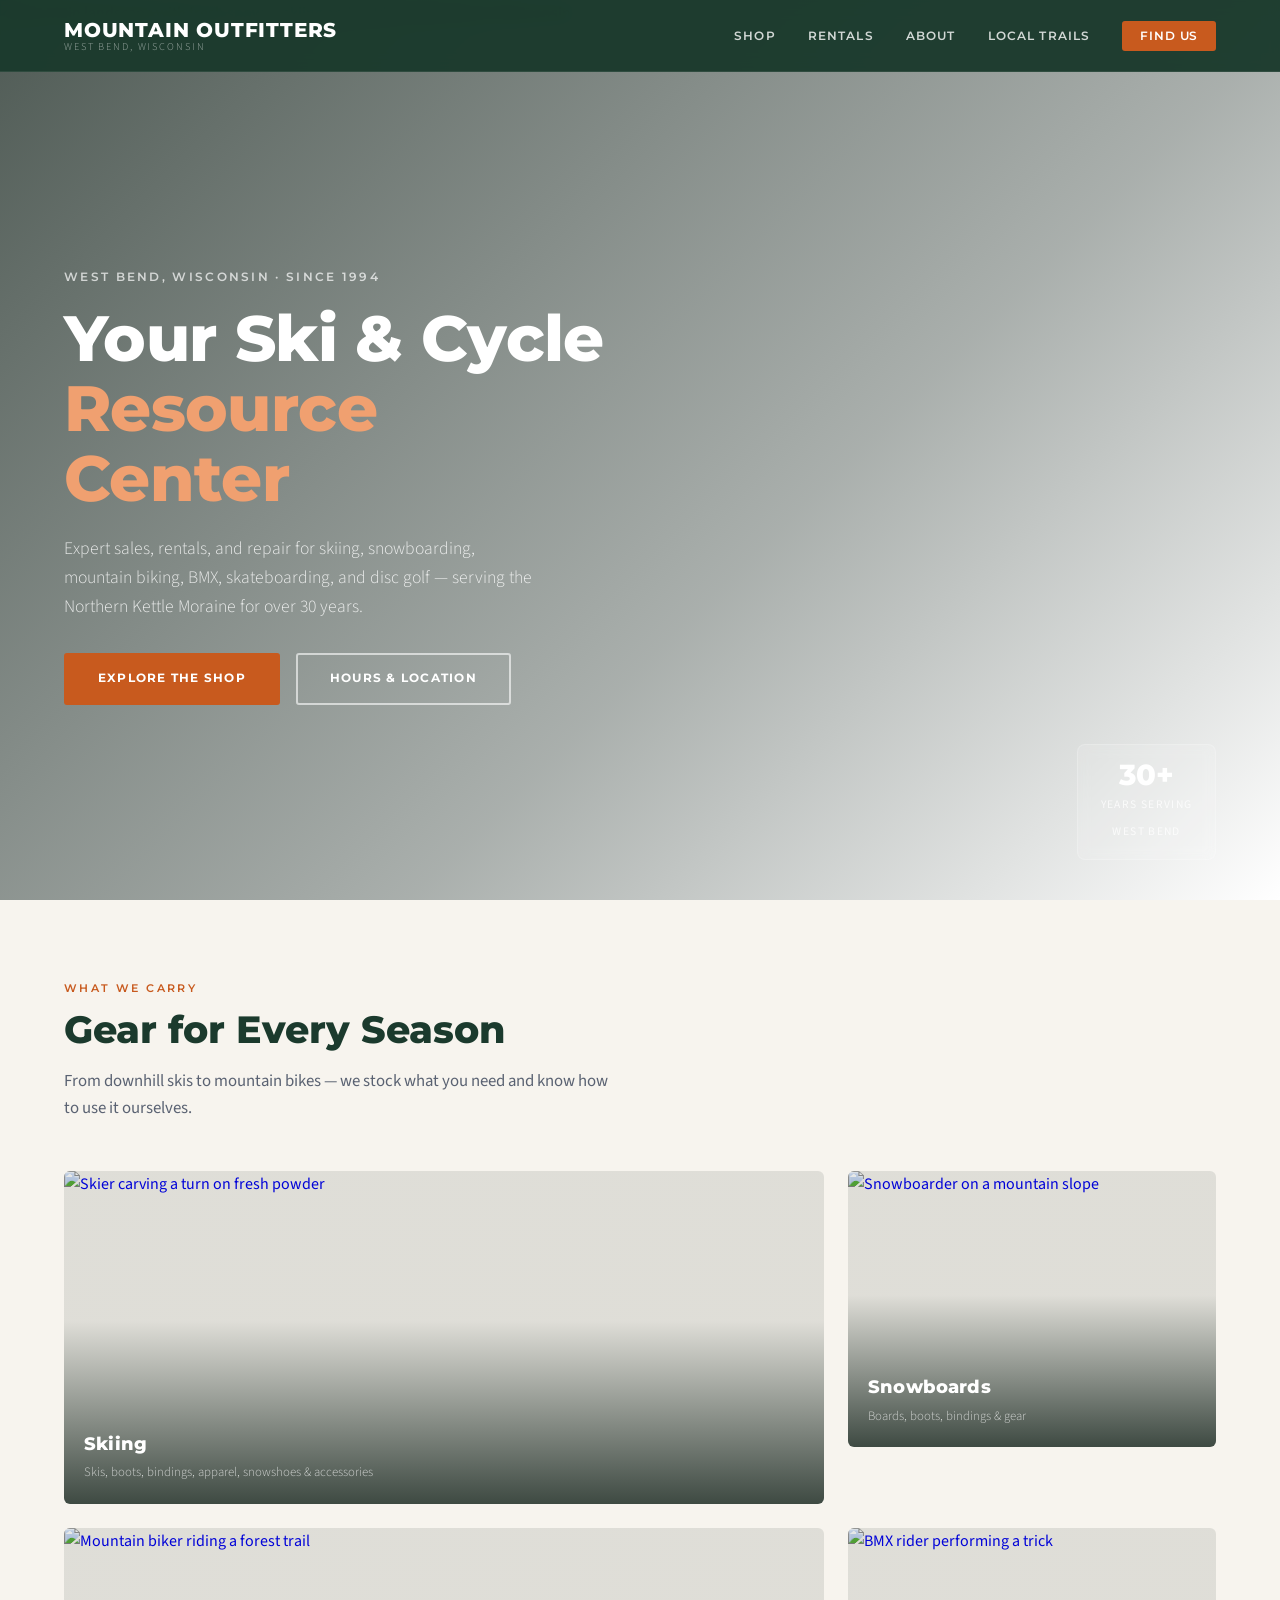
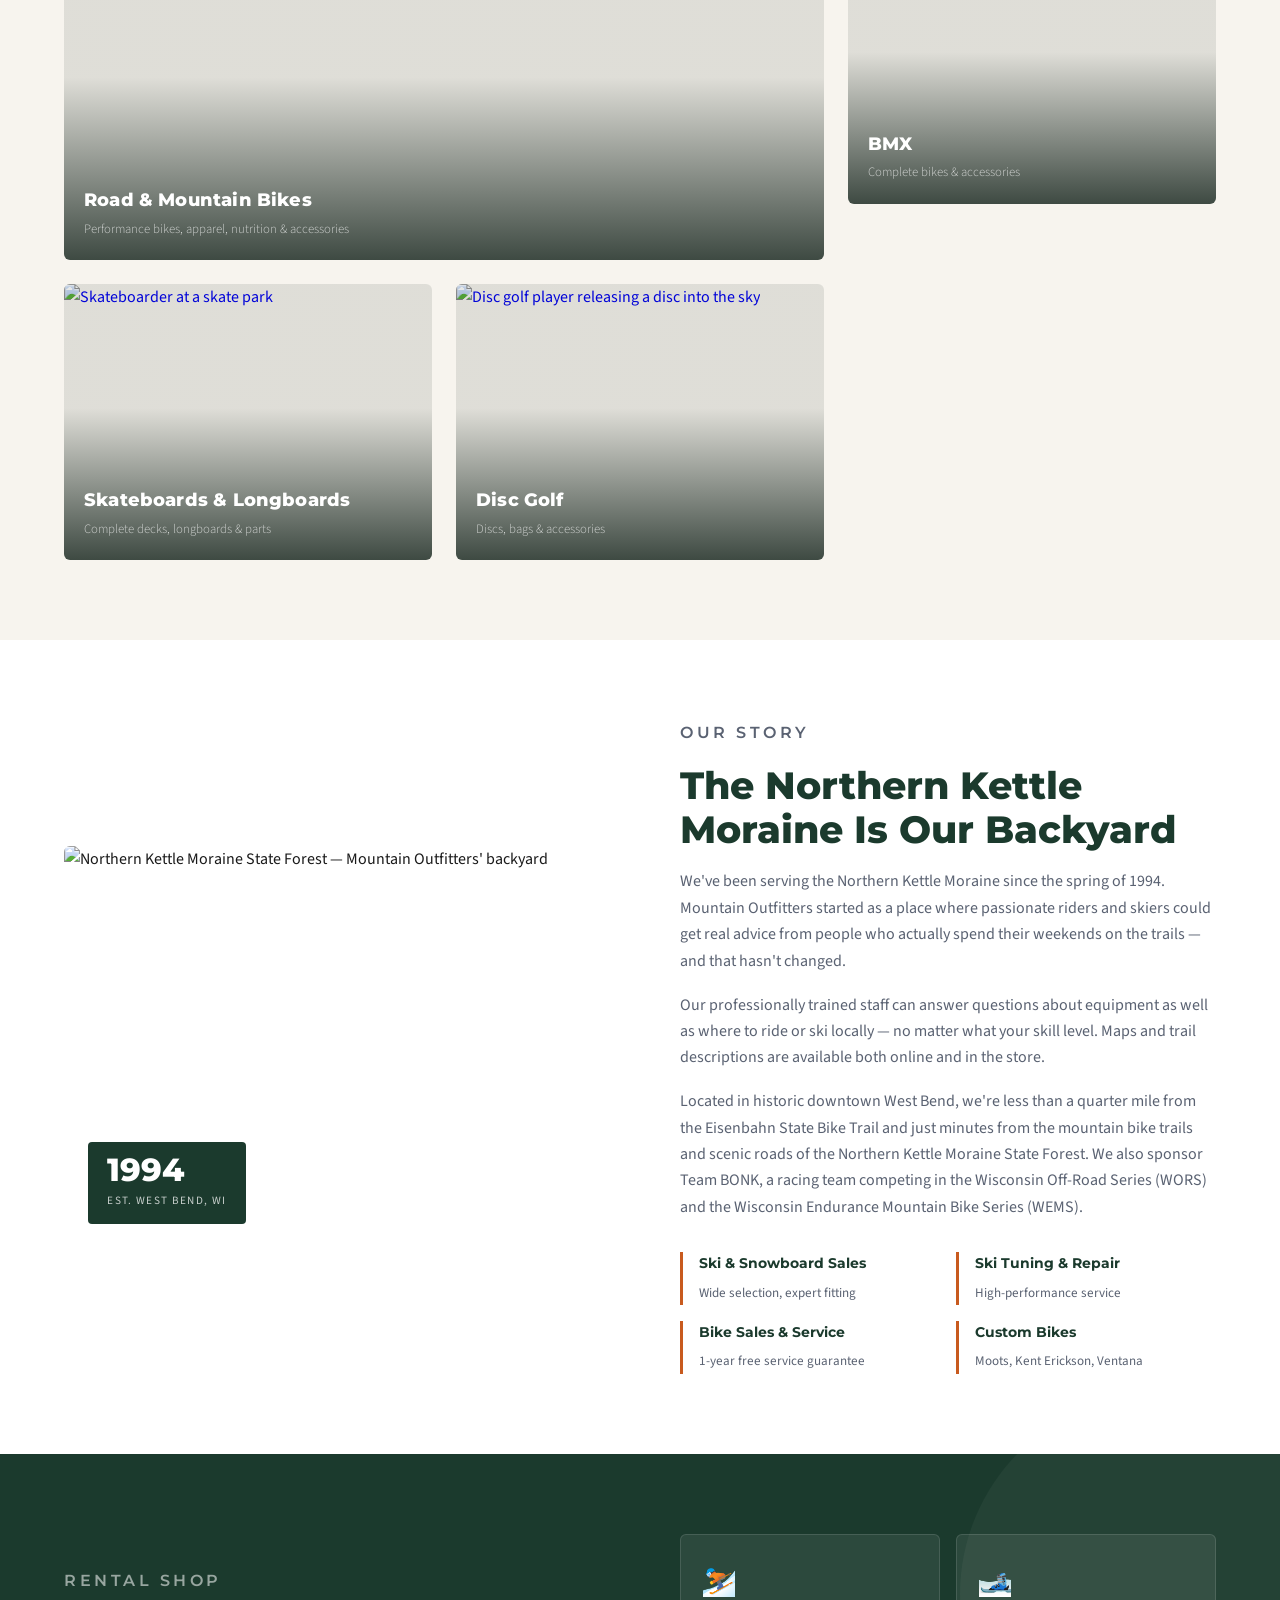
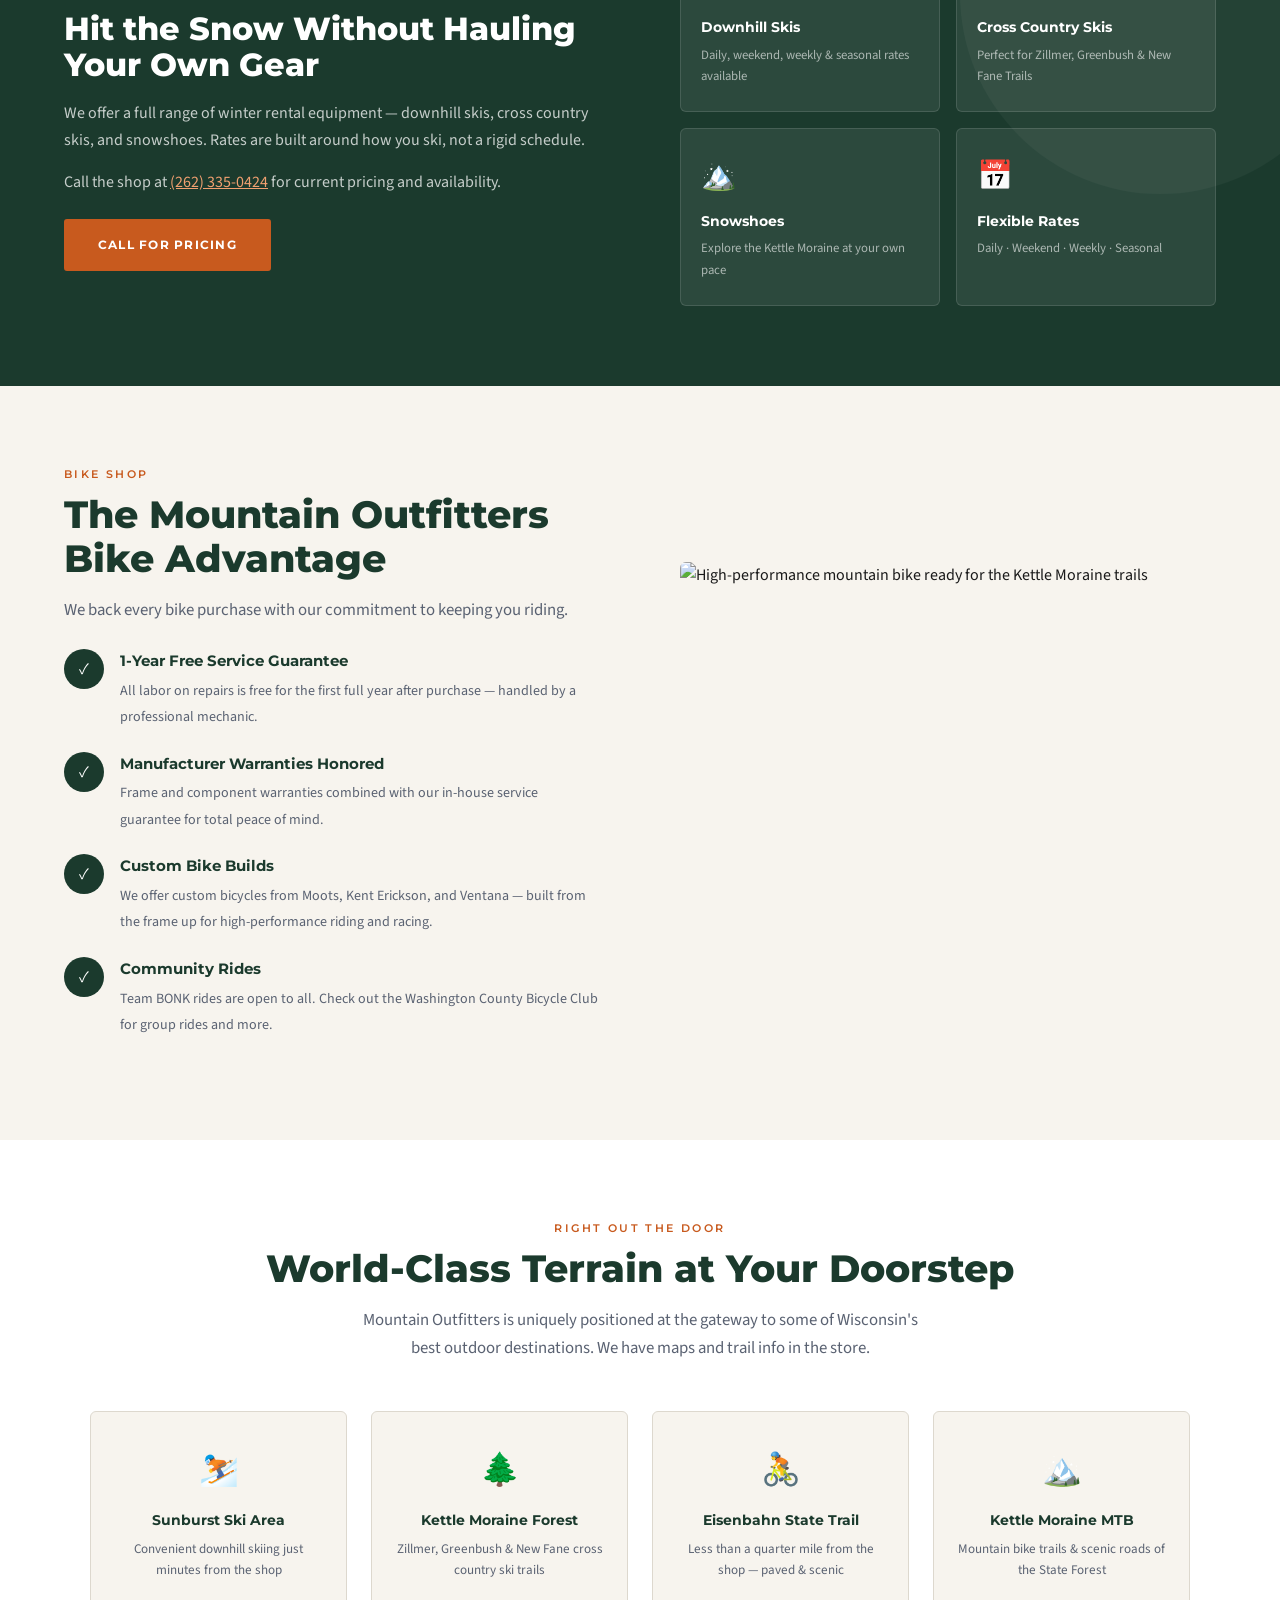
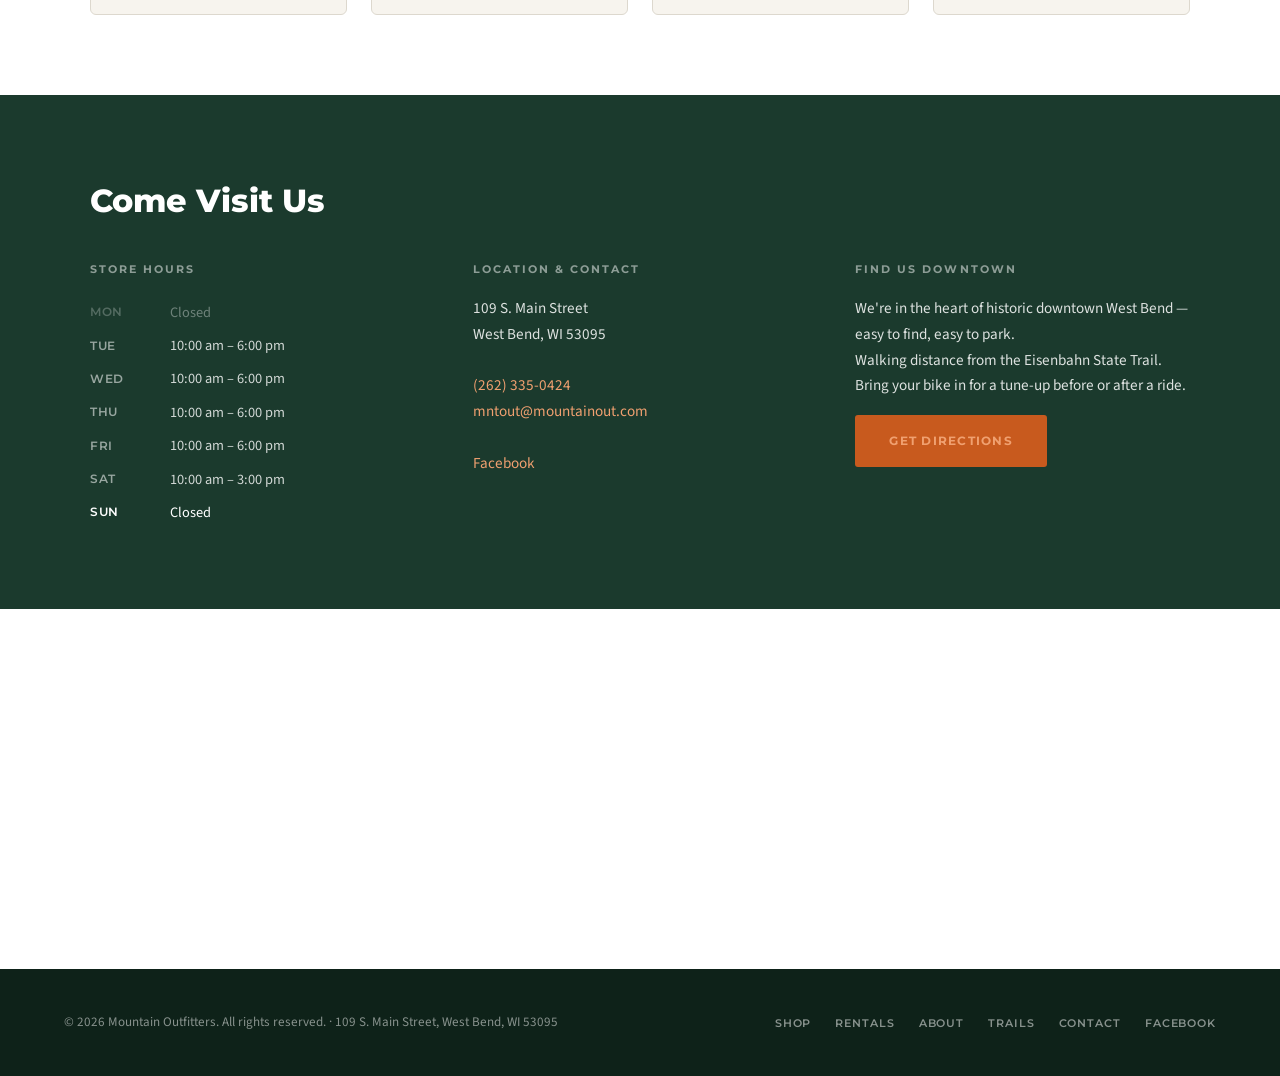
==== index.html @ 882ac259 "Initial commit: Mountain Outfitters website rebuild Modern, SEO-optimized site replacing outdated Go" ====
<!DOCTYPE html>
<html lang="en">
<head>
  <meta charset="UTF-8" />
  <meta name="viewport" content="width=device-width, initial-scale=1.0" />
  <title>Mountain Outfitters | Ski, Bike & Snowboard Shop | West Bend, WI</title>
  <meta name="description" content="Mountain Outfitters in West Bend, WI — your ski and cycle resource center since 1994. Expert sales, rentals, and repair for skiing, snowboarding, mountain bikes, BMX, skateboards, and disc golf. 109 S. Main Street, (262) 335-0424." />
  <meta name="keywords" content="ski shop West Bend WI, bike shop West Bend Wisconsin, snowboard shop, mountain bike rentals, ski rentals Kettle Moraine, BMX bikes, skateboard shop, longboards, disc golf, Sunburst ski area, Eisenbahn trail" />
  <meta name="robots" content="index, follow" />
  <link rel="canonical" href="https://www.mountainout.com/" />

  <!-- Open Graph -->
  <meta property="og:type" content="website" />
  <meta property="og:title" content="Mountain Outfitters | Ski, Bike & Snowboard Shop | West Bend, WI" />
  <meta property="og:description" content="Your ski and cycle resource center since 1994. Expert sales, rentals, and repair for skiing, snowboarding, mountain bikes, BMX, skateboards, and disc golf." />
  <meta property="og:url" content="https://www.mountainout.com/" />
  <meta property="og:image" content="https://images.unsplash.com/photo-1506905925346-21bda4d32df4?w=1200&q=80" />

  <!-- Fonts -->
  <link rel="preconnect" href="https://fonts.googleapis.com" />
  <link rel="preconnect" href="https://fonts.gstatic.com" crossorigin />
  <link href="https://fonts.googleapis.com/css2?family=Montserrat:wght@400;600;700;800&family=Source+Sans+3:wght@300;400;600&display=swap" rel="stylesheet" />

  <!-- Schema.org LocalBusiness -->
  <script type="application/ld+json">
  {
    "@context": "https://schema.org",
    "@type": "SportingGoodsStore",
    "name": "Mountain Outfitters",
    "image": "https://images.unsplash.com/photo-1506905925346-21bda4d32df4?w=1200&q=80",
    "description": "Your ski and cycle resource center since 1994. Expert sales, rentals, and repair for skiing, snowboarding, mountain bikes, BMX, skateboards, and disc golf.",
    "address": {
      "@type": "PostalAddress",
      "streetAddress": "109 S. Main Street",
      "addressLocality": "West Bend",
      "addressRegion": "WI",
      "postalCode": "53095",
      "addressCountry": "US"
    },
    "telephone": "+1-262-335-0424",
    "email": "mntout@mountainout.com",
    "url": "https://www.mountainout.com",
    "openingHoursSpecification": [
      { "@type": "OpeningHoursSpecification", "dayOfWeek": "Tuesday", "opens": "10:00", "closes": "18:00" },
      { "@type": "OpeningHoursSpecification", "dayOfWeek": "Wednesday", "opens": "10:00", "closes": "18:00" },
      { "@type": "OpeningHoursSpecification", "dayOfWeek": "Thursday", "opens": "10:00", "closes": "18:00" },
      { "@type": "OpeningHoursSpecification", "dayOfWeek": "Friday", "opens": "10:00", "closes": "18:00" },
      { "@type": "OpeningHoursSpecification", "dayOfWeek": "Saturday", "opens": "10:00", "closes": "15:00" }
    ],
    "geo": {
      "@type": "GeoCoordinates",
      "latitude": 43.4247,
      "longitude": -88.1839
    },
    "sameAs": ["https://www.facebook.com/mountainoutfitters"]
  }
  </script>

  <style>
    *, *::before, *::after { box-sizing: border-box; margin: 0; padding: 0; }

    :root {
      --green:   #1B3A2D;
      --green-mid: #2A5240;
      --amber:   #C85A1E;
      --amber-light: #E07040;
      --cream:   #F7F4EE;
      --white:   #FFFFFF;
      --text:    #1A1A1A;
      --muted:   #5A6272;
      --border:  #DDD8CE;
      --nav-h:   72px;
    }

    html { scroll-behavior: smooth; }

    body {
      font-family: 'Source Sans 3', sans-serif;
      font-weight: 400;
      color: var(--text);
      background: var(--white);
      line-height: 1.65;
      -webkit-font-smoothing: antialiased;
    }

    /* ── NAVIGATION ── */
    .nav {
      position: fixed;
      top: 0; left: 0; right: 0;
      height: var(--nav-h);
      background: rgba(27, 58, 45, 0.97);
      backdrop-filter: blur(8px);
      z-index: 100;
      display: flex;
      align-items: center;
      padding: 0 5%;
      justify-content: space-between;
      border-bottom: 1px solid rgba(255,255,255,0.08);
    }

    .nav-logo {
      display: flex;
      flex-direction: column;
      text-decoration: none;
      line-height: 1.1;
    }
    .nav-logo-main {
      font-family: 'Montserrat', sans-serif;
      font-weight: 800;
      font-size: 1.25rem;
      color: #fff;
      letter-spacing: 0.04em;
      text-transform: uppercase;
    }
    .nav-logo-sub {
      font-family: 'Source Sans 3', sans-serif;
      font-weight: 300;
      font-size: 0.65rem;
      color: rgba(255,255,255,0.55);
      letter-spacing: 0.18em;
      text-transform: uppercase;
    }

    .nav-links {
      display: flex;
      gap: 2rem;
      list-style: none;
      align-items: center;
    }
    .nav-links a {
      font-family: 'Montserrat', sans-serif;
      font-weight: 600;
      font-size: 0.72rem;
      color: rgba(255,255,255,0.8);
      text-decoration: none;
      letter-spacing: 0.1em;
      text-transform: uppercase;
      transition: color 0.2s;
    }
    .nav-links a:hover { color: #fff; }
    .nav-links .nav-cta a {
      background: var(--amber);
      color: #fff;
      padding: 0.5rem 1.1rem;
      border-radius: 3px;
      letter-spacing: 0.08em;
      transition: background 0.2s;
    }
    .nav-links .nav-cta a:hover { background: var(--amber-light); color: #fff; }

    .nav-hamburger {
      display: none;
      flex-direction: column;
      gap: 5px;
      cursor: pointer;
      background: none;
      border: none;
      padding: 4px;
    }
    .nav-hamburger span {
      display: block;
      width: 24px;
      height: 2px;
      background: #fff;
      border-radius: 2px;
      transition: all 0.25s;
    }

    /* ── HERO ── */
    .hero {
      position: relative;
      height: 100vh;
      min-height: 600px;
      max-height: 900px;
      display: flex;
      align-items: center;
      overflow: hidden;
    }
    .hero-img {
      position: absolute;
      inset: 0;
      width: 100%;
      height: 100%;
      object-fit: cover;
      object-position: center 30%;
    }
    .hero-overlay {
      position: absolute;
      inset: 0;
      background: linear-gradient(
        135deg,
        rgba(10,26,18,0.72) 0%,
        rgba(10,26,18,0.35) 60%,
        transparent 100%
      );
    }
    .hero-content {
      position: relative;
      z-index: 2;
      padding: 0 5%;
      max-width: 680px;
      margin-top: var(--nav-h);
    }
    .hero-eyebrow {
      font-family: 'Montserrat', sans-serif;
      font-weight: 600;
      font-size: 0.72rem;
      letter-spacing: 0.2em;
      text-transform: uppercase;
      color: rgba(255,255,255,0.7);
      margin-bottom: 1rem;
    }
    .hero h1 {
      font-family: 'Montserrat', sans-serif;
      font-weight: 800;
      font-size: clamp(2.4rem, 5vw, 4rem);
      line-height: 1.1;
      color: #fff;
      margin-bottom: 1.25rem;
      letter-spacing: -0.01em;
    }
    .hero h1 em {
      font-style: normal;
      color: #F0A070;
    }
    .hero-desc {
      font-size: 1.1rem;
      color: rgba(255,255,255,0.82);
      margin-bottom: 2rem;
      max-width: 480px;
      font-weight: 300;
    }
    .hero-actions {
      display: flex;
      gap: 1rem;
      flex-wrap: wrap;
    }
    .btn {
      display: inline-block;
      font-family: 'Montserrat', sans-serif;
      font-weight: 700;
      font-size: 0.78rem;
      letter-spacing: 0.1em;
      text-transform: uppercase;
      text-decoration: none;
      padding: 0.85rem 2rem;
      border-radius: 3px;
      transition: all 0.2s;
      cursor: pointer;
      border: 2px solid transparent;
    }
    .btn-primary {
      background: var(--amber);
      color: #fff;
      border-color: var(--amber);
    }
    .btn-primary:hover { background: var(--amber-light); border-color: var(--amber-light); }
    .btn-outline {
      background: transparent;
      color: #fff;
      border-color: rgba(255,255,255,0.6);
    }
    .btn-outline:hover { border-color: #fff; background: rgba(255,255,255,0.1); }

    .hero-badge {
      position: absolute;
      bottom: 2.5rem;
      right: 5%;
      z-index: 2;
      background: rgba(255,255,255,0.12);
      backdrop-filter: blur(6px);
      border: 1px solid rgba(255,255,255,0.2);
      border-radius: 8px;
      padding: 1rem 1.4rem;
      text-align: center;
      color: #fff;
    }
    .hero-badge strong {
      display: block;
      font-family: 'Montserrat', sans-serif;
      font-weight: 800;
      font-size: 1.8rem;
      line-height: 1;
    }
    .hero-badge span {
      font-size: 0.72rem;
      letter-spacing: 0.12em;
      text-transform: uppercase;
      opacity: 0.75;
    }

    /* ── SECTION UTILS ── */
    section { padding: 5rem 5%; }
    .section-label {
      font-family: 'Montserrat', sans-serif;
      font-weight: 600;
      font-size: 0.68rem;
      letter-spacing: 0.22em;
      text-transform: uppercase;
      color: var(--amber);
      margin-bottom: 0.6rem;
    }
    h2.section-title {
      font-family: 'Montserrat', sans-serif;
      font-weight: 800;
      font-size: clamp(1.6rem, 3vw, 2.4rem);
      line-height: 1.15;
      color: var(--green);
      margin-bottom: 1rem;
    }
    .section-intro {
      font-size: 1.05rem;
      color: var(--muted);
      max-width: 560px;
      margin-bottom: 3rem;
    }

    /* ── SHOP CATEGORIES ── */
    .categories { background: var(--cream); }
    .categories-grid {
      display: grid;
      grid-template-columns: repeat(3, 1fr);
      gap: 1.5rem;
    }
    .cat-card {
      position: relative;
      border-radius: 6px;
      overflow: hidden;
      aspect-ratio: 4/3;
      cursor: pointer;
      text-decoration: none;
      display: block;
    }
    .cat-card img {
      width: 100%;
      height: 100%;
      object-fit: cover;
      transition: transform 0.5s ease;
    }
    .cat-card:hover img { transform: scale(1.05); }
    .cat-card-overlay {
      position: absolute;
      inset: 0;
      background: linear-gradient(to top, rgba(10,26,18,0.78) 0%, rgba(10,26,18,0.1) 55%);
      transition: background 0.3s;
    }
    .cat-card:hover .cat-card-overlay {
      background: linear-gradient(to top, rgba(10,26,18,0.88) 0%, rgba(10,26,18,0.25) 55%);
    }
    .cat-card-label {
      position: absolute;
      bottom: 0; left: 0; right: 0;
      padding: 1.5rem 1.25rem 1.25rem;
      color: #fff;
    }
    .cat-card-label h3 {
      font-family: 'Montserrat', sans-serif;
      font-weight: 800;
      font-size: 1.15rem;
      letter-spacing: 0.01em;
      margin-bottom: 0.2rem;
    }
    .cat-card-label p {
      font-size: 0.8rem;
      color: rgba(255,255,255,0.7);
      font-weight: 300;
    }
    .cat-card-wide {
      grid-column: span 2;
      aspect-ratio: 16/7;
    }

    /* ── ABOUT ── */
    .about { background: var(--white); }
    .about-inner {
      display: grid;
      grid-template-columns: 1fr 1fr;
      gap: 5rem;
      align-items: center;
      max-width: 1200px;
      margin: 0 auto;
    }
    .about-img-wrap {
      position: relative;
      border-radius: 6px;
      overflow: hidden;
    }
    .about-img-wrap img {
      width: 100%;
      aspect-ratio: 4/3;
      object-fit: cover;
      display: block;
    }
    .about-year {
      position: absolute;
      bottom: 1.5rem;
      left: 1.5rem;
      background: var(--green);
      color: #fff;
      padding: 0.75rem 1.2rem;
      border-radius: 4px;
    }
    .about-year strong {
      display: block;
      font-family: 'Montserrat', sans-serif;
      font-weight: 800;
      font-size: 2rem;
      line-height: 1;
    }
    .about-year span {
      font-size: 0.7rem;
      letter-spacing: 0.12em;
      text-transform: uppercase;
      opacity: 0.75;
    }
    .about-text p {
      color: var(--muted);
      margin-bottom: 1.1rem;
      font-size: 1rem;
    }
    .about-text p:last-of-type { margin-bottom: 1.75rem; }
    .about-highlights {
      display: grid;
      grid-template-columns: 1fr 1fr;
      gap: 1rem;
      margin-top: 2rem;
    }
    .highlight {
      border-left: 3px solid var(--amber);
      padding-left: 1rem;
    }
    .highlight strong {
      display: block;
      font-family: 'Montserrat', sans-serif;
      font-weight: 700;
      font-size: 0.88rem;
      color: var(--green);
      margin-bottom: 0.2rem;
    }
    .highlight span {
      font-size: 0.82rem;
      color: var(--muted);
    }

    /* ── RENTALS CALLOUT ── */
    .rentals {
      background: var(--green);
      color: #fff;
      position: relative;
      overflow: hidden;
    }
    .rentals::before {
      content: '';
      position: absolute;
      top: -60px; right: -80px;
      width: 400px; height: 400px;
      border-radius: 50%;
      background: rgba(255,255,255,0.04);
    }
    .rentals-inner {
      position: relative;
      z-index: 1;
      display: grid;
      grid-template-columns: 1fr 1fr;
      gap: 5rem;
      align-items: center;
      max-width: 1200px;
      margin: 0 auto;
    }
    .rentals h2 {
      font-family: 'Montserrat', sans-serif;
      font-weight: 800;
      font-size: clamp(1.6rem, 2.5vw, 2.2rem);
      color: #fff;
      margin-bottom: 1rem;
      line-height: 1.15;
    }
    .rentals p {
      color: rgba(255,255,255,0.75);
      margin-bottom: 1rem;
      font-size: 1rem;
    }
    .rentals .btn-primary { margin-top: 0.5rem; }
    .rental-options {
      display: grid;
      grid-template-columns: 1fr 1fr;
      gap: 1rem;
    }
    .rental-option {
      background: rgba(255,255,255,0.08);
      border: 1px solid rgba(255,255,255,0.12);
      border-radius: 6px;
      padding: 1.5rem 1.25rem;
    }
    .rental-option .icon {
      font-size: 1.8rem;
      margin-bottom: 0.6rem;
      display: block;
    }
    .rental-option h4 {
      font-family: 'Montserrat', sans-serif;
      font-weight: 700;
      font-size: 0.9rem;
      color: #fff;
      margin-bottom: 0.3rem;
    }
    .rental-option p {
      font-size: 0.8rem;
      color: rgba(255,255,255,0.6);
      margin: 0;
    }

    /* ── BIKE ADVANTAGE ── */
    .bikes-advantage { background: var(--cream); }
    .bikes-advantage-inner {
      max-width: 1200px;
      margin: 0 auto;
      display: grid;
      grid-template-columns: 1fr 1fr;
      gap: 5rem;
      align-items: center;
    }
    .advantage-list {
      list-style: none;
      margin-top: 1.5rem;
    }
    .advantage-list li {
      display: flex;
      gap: 1rem;
      align-items: flex-start;
      margin-bottom: 1.4rem;
    }
    .adv-icon {
      width: 40px;
      height: 40px;
      background: var(--green);
      border-radius: 50%;
      display: flex;
      align-items: center;
      justify-content: center;
      flex-shrink: 0;
      color: #fff;
      font-size: 1rem;
    }
    .adv-text strong {
      display: block;
      font-family: 'Montserrat', sans-serif;
      font-weight: 700;
      font-size: 0.92rem;
      color: var(--green);
      margin-bottom: 0.2rem;
    }
    .adv-text span {
      font-size: 0.88rem;
      color: var(--muted);
    }
    .bikes-img {
      border-radius: 6px;
      overflow: hidden;
    }
    .bikes-img img {
      width: 100%;
      aspect-ratio: 4/3;
      object-fit: cover;
      display: block;
    }

    /* ── TRAILS / LOCAL ── */
    .trails {
      background: var(--white);
      text-align: center;
    }
    .trails .section-intro { margin-left: auto; margin-right: auto; text-align: center; }
    .trails-grid {
      display: grid;
      grid-template-columns: repeat(4, 1fr);
      gap: 1.5rem;
      max-width: 1100px;
      margin: 0 auto;
    }
    .trail-card {
      background: var(--cream);
      border-radius: 6px;
      padding: 2rem 1.5rem;
      text-align: center;
      border: 1px solid var(--border);
    }
    .trail-icon {
      font-size: 2rem;
      margin-bottom: 0.75rem;
    }
    .trail-card h4 {
      font-family: 'Montserrat', sans-serif;
      font-weight: 700;
      font-size: 0.9rem;
      color: var(--green);
      margin-bottom: 0.4rem;
    }
    .trail-card p {
      font-size: 0.82rem;
      color: var(--muted);
    }

    /* ── CONTACT & HOURS ── */
    .contact { background: var(--green); color: #fff; }
    .contact-inner {
      display: grid;
      grid-template-columns: 1fr 1fr 1fr;
      gap: 3rem;
      max-width: 1100px;
      margin: 0 auto;
    }
    .contact h2 {
      font-family: 'Montserrat', sans-serif;
      font-weight: 800;
      font-size: clamp(1.5rem, 2.5vw, 2rem);
      color: #fff;
      grid-column: 1 / -1;
      margin-bottom: -1rem;
    }
    .contact-block h3 {
      font-family: 'Montserrat', sans-serif;
      font-weight: 700;
      font-size: 0.7rem;
      letter-spacing: 0.18em;
      text-transform: uppercase;
      color: rgba(255,255,255,0.5);
      margin-bottom: 1.1rem;
    }
    .contact-block p,
    .contact-block address {
      font-style: normal;
      font-size: 0.95rem;
      color: rgba(255,255,255,0.85);
      line-height: 1.7;
    }
    .contact-block a {
      color: #F0A070;
      text-decoration: none;
    }
    .contact-block a:hover { text-decoration: underline; }
    .hours-table {
      width: 100%;
      border-collapse: collapse;
    }
    .hours-table tr td {
      padding: 0.3rem 0;
      font-size: 0.9rem;
      color: rgba(255,255,255,0.8);
    }
    .hours-table tr td:first-child {
      font-family: 'Montserrat', sans-serif;
      font-weight: 600;
      width: 80px;
      color: rgba(255,255,255,0.55);
      font-size: 0.78rem;
      text-transform: uppercase;
      letter-spacing: 0.05em;
    }
    .hours-table tr.today td { color: #fff; }
    .closed { opacity: 0.45; }

    /* ── MAP STRIP ── */
    .map-strip {
      height: 360px;
      position: relative;
      overflow: hidden;
    }
    .map-strip iframe {
      width: 100%;
      height: 100%;
      border: 0;
      display: block;
      filter: grayscale(20%);
    }

    /* ── FOOTER ── */
    footer {
      background: #0E2219;
      color: rgba(255,255,255,0.5);
      padding: 2.5rem 5%;
      display: flex;
      flex-wrap: wrap;
      gap: 1rem;
      justify-content: space-between;
      align-items: center;
    }
    footer p { font-size: 0.82rem; }
    footer a { color: rgba(255,255,255,0.5); text-decoration: none; }
    footer a:hover { color: #fff; }
    .footer-links {
      display: flex;
      gap: 1.5rem;
      list-style: none;
      flex-wrap: wrap;
    }
    .footer-links a {
      font-family: 'Montserrat', sans-serif;
      font-weight: 600;
      font-size: 0.7rem;
      text-transform: uppercase;
      letter-spacing: 0.08em;
    }

    /* ── MOBILE NAV ── */
    .mobile-menu {
      display: none;
      position: fixed;
      top: var(--nav-h);
      left: 0; right: 0;
      background: var(--green);
      z-index: 99;
      padding: 1.5rem 5%;
      flex-direction: column;
      gap: 0.2rem;
    }
    .mobile-menu.open { display: flex; }
    .mobile-menu a {
      font-family: 'Montserrat', sans-serif;
      font-weight: 600;
      font-size: 0.88rem;
      color: rgba(255,255,255,0.8);
      text-decoration: none;
      text-transform: uppercase;
      letter-spacing: 0.08em;
      padding: 0.75rem 0;
      border-bottom: 1px solid rgba(255,255,255,0.08);
    }
    .mobile-menu a:last-child { border-bottom: none; }
    .mobile-menu a:hover { color: #fff; }

    /* ── RESPONSIVE ── */
    @media (max-width: 900px) {
      .nav-links { display: none; }
      .nav-hamburger { display: flex; }
      .categories-grid { grid-template-columns: 1fr 1fr; }
      .cat-card-wide { grid-column: span 2; }
      .about-inner,
      .rentals-inner,
      .bikes-advantage-inner { grid-template-columns: 1fr; gap: 2.5rem; }
      .about-img-wrap { order: -1; }
      .contact-inner { grid-template-columns: 1fr 1fr; }
      .contact h2 { grid-column: 1 / -1; }
      .trails-grid { grid-template-columns: 1fr 1fr; }
    }
    @media (max-width: 580px) {
      section { padding: 3.5rem 5%; }
      .categories-grid { grid-template-columns: 1fr; }
      .cat-card-wide { grid-column: span 1; aspect-ratio: 4/3; }
      .rental-options { grid-template-columns: 1fr; }
      .contact-inner { grid-template-columns: 1fr; }
      .trails-grid { grid-template-columns: 1fr 1fr; }
      .hero-badge { display: none; }
      .about-highlights { grid-template-columns: 1fr; }
    }
  </style>
</head>

<body>

  <!-- NAVIGATION -->
  <nav class="nav" role="navigation" aria-label="Main navigation">
    <a href="#" class="nav-logo">
      <span class="nav-logo-main">Mountain Outfitters</span>
      <span class="nav-logo-sub">West Bend, Wisconsin</span>
    </a>
    <ul class="nav-links">
      <li><a href="#categories">Shop</a></li>
      <li><a href="#rentals">Rentals</a></li>
      <li><a href="#about">About</a></li>
      <li><a href="#trails">Local Trails</a></li>
      <li class="nav-cta"><a href="#contact">Find Us</a></li>
    </ul>
    <button class="nav-hamburger" aria-label="Open menu" onclick="toggleMenu()">
      <span></span><span></span><span></span>
    </button>
  </nav>

  <!-- MOBILE MENU -->
  <div class="mobile-menu" id="mobileMenu">
    <a href="#categories" onclick="toggleMenu()">Shop</a>
    <a href="#rentals" onclick="toggleMenu()">Rentals</a>
    <a href="#about" onclick="toggleMenu()">About</a>
    <a href="#trails" onclick="toggleMenu()">Local Trails</a>
    <a href="#contact" onclick="toggleMenu()">Find Us</a>
  </div>

  <!-- HERO -->
  <header class="hero" role="banner">
    <img
      class="hero-img"
      src="https://images.unsplash.com/photo-1519681393784-d120267933ba?w=1800&q=85&fit=crop&crop=center"
      alt="Mountain landscape with fresh snow — skiing and outdoor adventure in Wisconsin"
      loading="eager"
    />
    <div class="hero-overlay"></div>
    <div class="hero-content">
      <p class="hero-eyebrow">West Bend, Wisconsin · Since 1994</p>
      <h1>Your Ski &amp; Cycle <em>Resource Center</em></h1>
      <p class="hero-desc">Expert sales, rentals, and repair for skiing, snowboarding, mountain biking, BMX, skateboarding, and disc golf — serving the Northern Kettle Moraine for over 30 years.</p>
      <div class="hero-actions">
        <a href="#categories" class="btn btn-primary">Explore the Shop</a>
        <a href="#contact" class="btn btn-outline">Hours &amp; Location</a>
      </div>
    </div>
    <div class="hero-badge">
      <strong>30+</strong>
      <span>Years Serving<br>West Bend</span>
    </div>
  </header>

  <!-- SHOP CATEGORIES -->
  <section class="categories" id="categories">
    <p class="section-label">What We Carry</p>
    <h2 class="section-title">Gear for Every Season</h2>
    <p class="section-intro">From downhill skis to mountain bikes — we stock what you need and know how to use it ourselves.</p>
    <div class="categories-grid">

      <a href="#about" class="cat-card cat-card-wide">
        <img
          src="https://images.unsplash.com/photo-1551698618-1dfe5d97d256?w=1200&q=80&fit=crop&crop=center"
          alt="Skier carving a turn on fresh powder"
          loading="lazy"
        />
        <div class="cat-card-overlay"></div>
        <div class="cat-card-label">
          <h3>Skiing</h3>
          <p>Skis, boots, bindings, apparel, snowshoes &amp; accessories</p>
        </div>
      </a>

      <a href="#about" class="cat-card">
        <img
          src="https://images.unsplash.com/photo-1547447134-cd3f5c716030?w=800&q=80&fit=crop&crop=center"
          alt="Snowboarder on a mountain slope"
          loading="lazy"
        />
        <div class="cat-card-overlay"></div>
        <div class="cat-card-label">
          <h3>Snowboards</h3>
          <p>Boards, boots, bindings &amp; gear</p>
        </div>
      </a>

      <a href="#bikes-advantage" class="cat-card cat-card-wide">
        <img
          src="https://images.unsplash.com/photo-1558618666-fcd25c85cd64?w=1200&q=80&fit=crop&crop=center"
          alt="Mountain biker riding a forest trail"
          loading="lazy"
        />
        <div class="cat-card-overlay"></div>
        <div class="cat-card-label">
          <h3>Road &amp; Mountain Bikes</h3>
          <p>Performance bikes, apparel, nutrition &amp; accessories</p>
        </div>
      </a>

      <a href="#about" class="cat-card">
        <img
          src="https://images.unsplash.com/photo-1545671913-b89ac1b4ac10?w=800&q=80&fit=crop&crop=center"
          alt="BMX rider performing a trick"
          loading="lazy"
        />
        <div class="cat-card-overlay"></div>
        <div class="cat-card-label">
          <h3>BMX</h3>
          <p>Complete bikes &amp; accessories</p>
        </div>
      </a>

      <a href="#about" class="cat-card">
        <img
          src="https://images.unsplash.com/photo-1541625602330-2277a4c46182?w=800&q=80&fit=crop&crop=top"
          alt="Skateboarder at a skate park"
          loading="lazy"
        />
        <div class="cat-card-overlay"></div>
        <div class="cat-card-label">
          <h3>Skateboards &amp; Longboards</h3>
          <p>Complete decks, longboards &amp; parts</p>
        </div>
      </a>

      <a href="#about" class="cat-card">
        <img
          src="https://images.unsplash.com/photo-1528543606781-2f6e6857f318?w=800&q=80&fit=crop&crop=center"
          alt="Disc golf player releasing a disc into the sky"
          loading="lazy"
        />
        <div class="cat-card-overlay"></div>
        <div class="cat-card-label">
          <h3>Disc Golf</h3>
          <p>Discs, bags &amp; accessories</p>
        </div>
      </a>

    </div>
  </section>

  <!-- ABOUT -->
  <section class="about" id="about">
    <div class="about-inner">
      <div class="about-img-wrap">
        <img
          src="https://images.unsplash.com/photo-1506905925346-21bda4d32df4?w=900&q=80&fit=crop&crop=center"
          alt="Northern Kettle Moraine State Forest — Mountain Outfitters' backyard"
          loading="lazy"
        />
        <div class="about-year">
          <strong>1994</strong>
          <span>Est. West Bend, WI</span>
        </div>
      </div>
      <div class="about-text">
        <p class="section-label">Our Story</p>
        <h2 class="section-title">The Northern Kettle Moraine Is Our Backyard</h2>
        <p>We've been serving the Northern Kettle Moraine since the spring of 1994. Mountain Outfitters started as a place where passionate riders and skiers could get real advice from people who actually spend their weekends on the trails — and that hasn't changed.</p>
        <p>Our professionally trained staff can answer questions about equipment as well as where to ride or ski locally — no matter what your skill level. Maps and trail descriptions are available both online and in the store.</p>
        <p>Located in historic downtown West Bend, we're less than a quarter mile from the Eisenbahn State Bike Trail and just minutes from the mountain bike trails and scenic roads of the Northern Kettle Moraine State Forest. We also sponsor Team BONK, a racing team competing in the Wisconsin Off-Road Series (WORS) and the Wisconsin Endurance Mountain Bike Series (WEMS).</p>
        <div class="about-highlights">
          <div class="highlight">
            <strong>Ski &amp; Snowboard Sales</strong>
            <span>Wide selection, expert fitting</span>
          </div>
          <div class="highlight">
            <strong>Ski Tuning &amp; Repair</strong>
            <span>High-performance service</span>
          </div>
          <div class="highlight">
            <strong>Bike Sales &amp; Service</strong>
            <span>1-year free service guarantee</span>
          </div>
          <div class="highlight">
            <strong>Custom Bikes</strong>
            <span>Moots, Kent Erickson, Ventana</span>
          </div>
        </div>
      </div>
    </div>
  </section>

  <!-- RENTALS CALLOUT -->
  <section class="rentals" id="rentals">
    <div class="rentals-inner">
      <div>
        <p class="section-label" style="color:rgba(255,255,255,0.55)">Rental Shop</p>
        <h2>Hit the Snow Without Hauling Your Own Gear</h2>
        <p>We offer a full range of winter rental equipment — downhill skis, cross country skis, and snowshoes. Rates are built around how you ski, not a rigid schedule.</p>
        <p>Call the shop at <a href="tel:+12623350424" style="color:#F0A070;">(262) 335-0424</a> for current pricing and availability.</p>
        <a href="tel:+12623350424" class="btn btn-primary">Call for Pricing</a>
      </div>
      <div class="rental-options">
        <div class="rental-option">
          <span class="icon">⛷️</span>
          <h4>Downhill Skis</h4>
          <p>Daily, weekend, weekly &amp; seasonal rates available</p>
        </div>
        <div class="rental-option">
          <span class="icon">🎿</span>
          <h4>Cross Country Skis</h4>
          <p>Perfect for Zillmer, Greenbush &amp; New Fane Trails</p>
        </div>
        <div class="rental-option">
          <span class="icon">🏔️</span>
          <h4>Snowshoes</h4>
          <p>Explore the Kettle Moraine at your own pace</p>
        </div>
        <div class="rental-option">
          <span class="icon">📅</span>
          <h4>Flexible Rates</h4>
          <p>Daily · Weekend · Weekly · Seasonal</p>
        </div>
      </div>
    </div>
  </section>

  <!-- BIKE SHOP ADVANTAGE -->
  <section class="bikes-advantage" id="bikes-advantage">
    <div class="bikes-advantage-inner">
      <div>
        <p class="section-label">Bike Shop</p>
        <h2 class="section-title">The Mountain Outfitters Bike Advantage</h2>
        <p class="section-intro" style="margin-bottom:0;">We back every bike purchase with our commitment to keeping you riding.</p>
        <ul class="advantage-list">
          <li>
            <span class="adv-icon">✓</span>
            <div class="adv-text">
              <strong>1-Year Free Service Guarantee</strong>
              <span>All labor on repairs is free for the first full year after purchase — handled by a professional mechanic.</span>
            </div>
          </li>
          <li>
            <span class="adv-icon">✓</span>
            <div class="adv-text">
              <strong>Manufacturer Warranties Honored</strong>
              <span>Frame and component warranties combined with our in-house service guarantee for total peace of mind.</span>
            </div>
          </li>
          <li>
            <span class="adv-icon">✓</span>
            <div class="adv-text">
              <strong>Custom Bike Builds</strong>
              <span>We offer custom bicycles from Moots, Kent Erickson, and Ventana — built from the frame up for high-performance riding and racing.</span>
            </div>
          </li>
          <li>
            <span class="adv-icon">✓</span>
            <div class="adv-text">
              <strong>Community Rides</strong>
              <span>Team BONK rides are open to all. Check out the Washington County Bicycle Club for group rides and more.</span>
            </div>
          </li>
        </ul>
      </div>
      <div class="bikes-img">
        <img
          src="https://images.unsplash.com/photo-1507035895480-2b3156c31fc8?w=900&q=80&fit=crop"
          alt="High-performance mountain bike ready for the Kettle Moraine trails"
          loading="lazy"
        />
      </div>
    </div>
  </section>

  <!-- LOCAL TRAILS -->
  <section class="trails" id="trails">
    <p class="section-label">Right Out the Door</p>
    <h2 class="section-title">World-Class Terrain at Your Doorstep</h2>
    <p class="section-intro">Mountain Outfitters is uniquely positioned at the gateway to some of Wisconsin's best outdoor destinations. We have maps and trail info in the store.</p>
    <div class="trails-grid">
      <div class="trail-card">
        <div class="trail-icon">⛷️</div>
        <h4>Sunburst Ski Area</h4>
        <p>Convenient downhill skiing just minutes from the shop</p>
      </div>
      <div class="trail-card">
        <div class="trail-icon">🌲</div>
        <h4>Kettle Moraine Forest</h4>
        <p>Zillmer, Greenbush &amp; New Fane cross country ski trails</p>
      </div>
      <div class="trail-card">
        <div class="trail-icon">🚴</div>
        <h4>Eisenbahn State Trail</h4>
        <p>Less than a quarter mile from the shop — paved &amp; scenic</p>
      </div>
      <div class="trail-card">
        <div class="trail-icon">🏔️</div>
        <h4>Kettle Moraine MTB</h4>
        <p>Mountain bike trails &amp; scenic roads of the State Forest</p>
      </div>
    </div>
  </section>

  <!-- CONTACT & HOURS -->
  <section class="contact" id="contact">
    <div class="contact-inner">
      <h2>Come Visit Us</h2>
      <div class="contact-block">
        <h3>Store Hours</h3>
        <table class="hours-table" aria-label="Store hours">
          <tbody>
            <tr class="closed"><td>Mon</td><td>Closed</td></tr>
            <tr><td>Tue</td><td>10:00 am – 6:00 pm</td></tr>
            <tr><td>Wed</td><td>10:00 am – 6:00 pm</td></tr>
            <tr><td>Thu</td><td>10:00 am – 6:00 pm</td></tr>
            <tr><td>Fri</td><td>10:00 am – 6:00 pm</td></tr>
            <tr><td>Sat</td><td>10:00 am – 3:00 pm</td></tr>
            <tr class="closed"><td>Sun</td><td>Closed</td></tr>
          </tbody>
        </table>
      </div>
      <div class="contact-block">
        <h3>Location &amp; Contact</h3>
        <address>
          109 S. Main Street<br />
          West Bend, WI 53095<br /><br />
          <a href="tel:+12623350424">(262) 335-0424</a><br />
          <a href="mailto:mntout@mountainout.com">mntout@mountainout.com</a><br /><br />
          <a href="https://www.facebook.com/mountainoutfitters" target="_blank" rel="noopener">Facebook</a>
        </address>
      </div>
      <div class="contact-block">
        <h3>Find Us Downtown</h3>
        <p>We're in the heart of historic downtown West Bend — easy to find, easy to park.</p>
        <p>Walking distance from the Eisenbahn State Trail. Bring your bike in for a tune-up before or after a ride.</p>
        <a href="https://maps.google.com/?q=109+S+Main+Street+West+Bend+WI+53095" target="_blank" rel="noopener" class="btn btn-primary" style="margin-top:1rem;display:inline-block;">Get Directions</a>
      </div>
    </div>
  </section>

  <!-- MAP -->
  <div class="map-strip">
    <iframe
      src="https://www.google.com/maps/embed?pb=!1m18!1m12!1m3!1d2902.1!2d-88.184!3d43.424!2m3!1f0!2f0!3f0!3m2!1i1024!2i768!4f13.1!3m3!1m2!1s0x8804e43a4d4d4d4d%3A0x0!2s109+S+Main+St%2C+West+Bend%2C+WI+53095!5e0!3m2!1sen!2sus!4v1"
      allowfullscreen
      loading="lazy"
      referrerpolicy="no-referrer-when-downgrade"
      title="Mountain Outfitters location — 109 S. Main Street, West Bend, WI 53095"
    ></iframe>
  </div>

  <!-- FOOTER -->
  <footer>
    <p>&copy; <span id="yr"></span> Mountain Outfitters. All rights reserved. &middot; 109 S. Main Street, West Bend, WI 53095</p>
    <ul class="footer-links">
      <li><a href="#categories">Shop</a></li>
      <li><a href="#rentals">Rentals</a></li>
      <li><a href="#about">About</a></li>
      <li><a href="#trails">Trails</a></li>
      <li><a href="#contact">Contact</a></li>
      <li><a href="https://www.facebook.com/mountainoutfitters" target="_blank" rel="noopener">Facebook</a></li>
    </ul>
  </footer>

  <script>
    // Year
    document.getElementById('yr').textContent = new Date().getFullYear();

    // Mobile menu
    function toggleMenu() {
      document.getElementById('mobileMenu').classList.toggle('open');
    }

    // Close mobile menu on outside click
    document.addEventListener('click', function(e) {
      const menu = document.getElementById('mobileMenu');
      const hamburger = document.querySelector('.nav-hamburger');
      if (menu.classList.contains('open') && !menu.contains(e.target) && !hamburger.contains(e.target)) {
        menu.classList.remove('open');
      }
    });

    // Highlight today's hours
    const days = ['sun','mon','tue','wed','thu','fri','sat'];
    const today = days[new Date().getDay()];
    document.querySelectorAll('.hours-table tr td:first-child').forEach(td => {
      if (td.textContent.toLowerCase() === today) {
        td.closest('tr').classList.add('today');
        td.closest('tr').classList.remove('closed');
      }
    });

    // Smooth nav background on scroll
    window.addEventListener('scroll', function() {
      const nav = document.querySelector('.nav');
      if (window.scrollY > 80) {
        nav.style.background = 'rgba(27,58,45,0.99)';
      } else {
        nav.style.background = 'rgba(27,58,45,0.97)';
      }
    });
  </script>

</body>
</html>
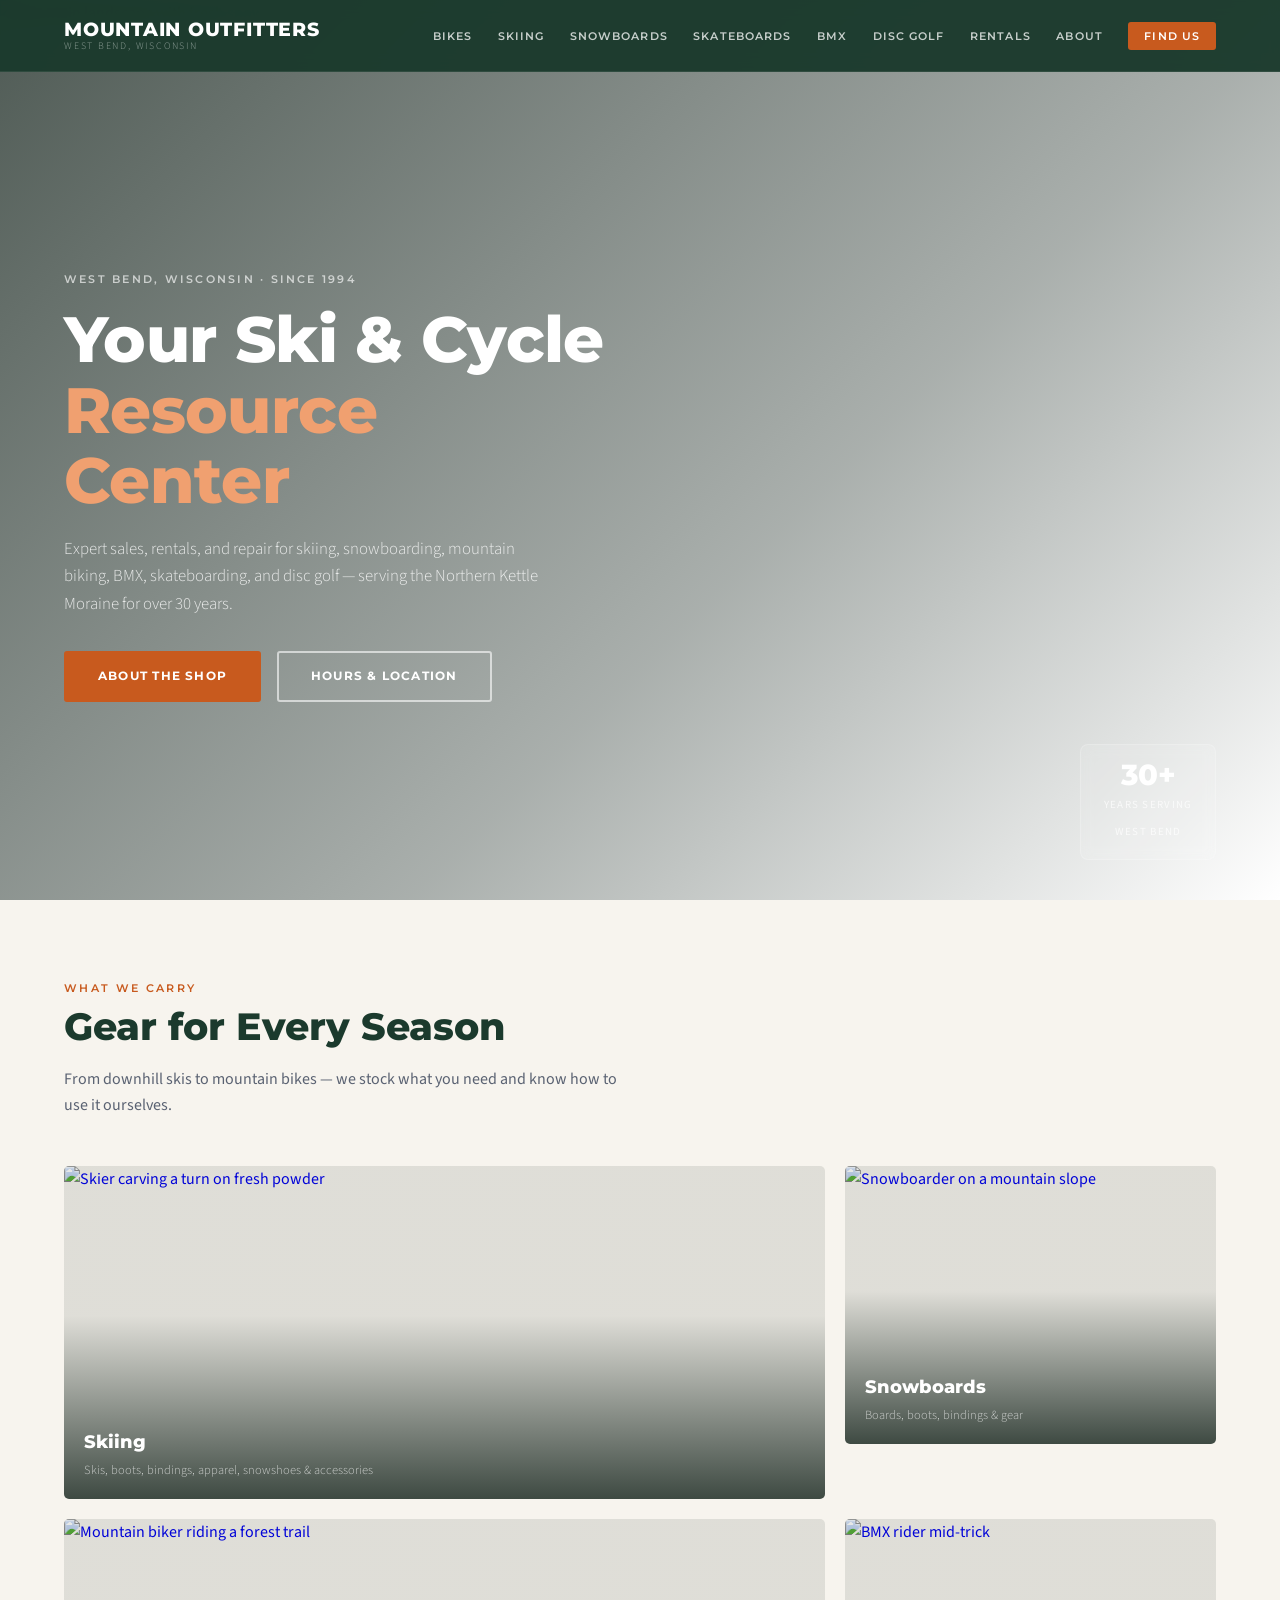
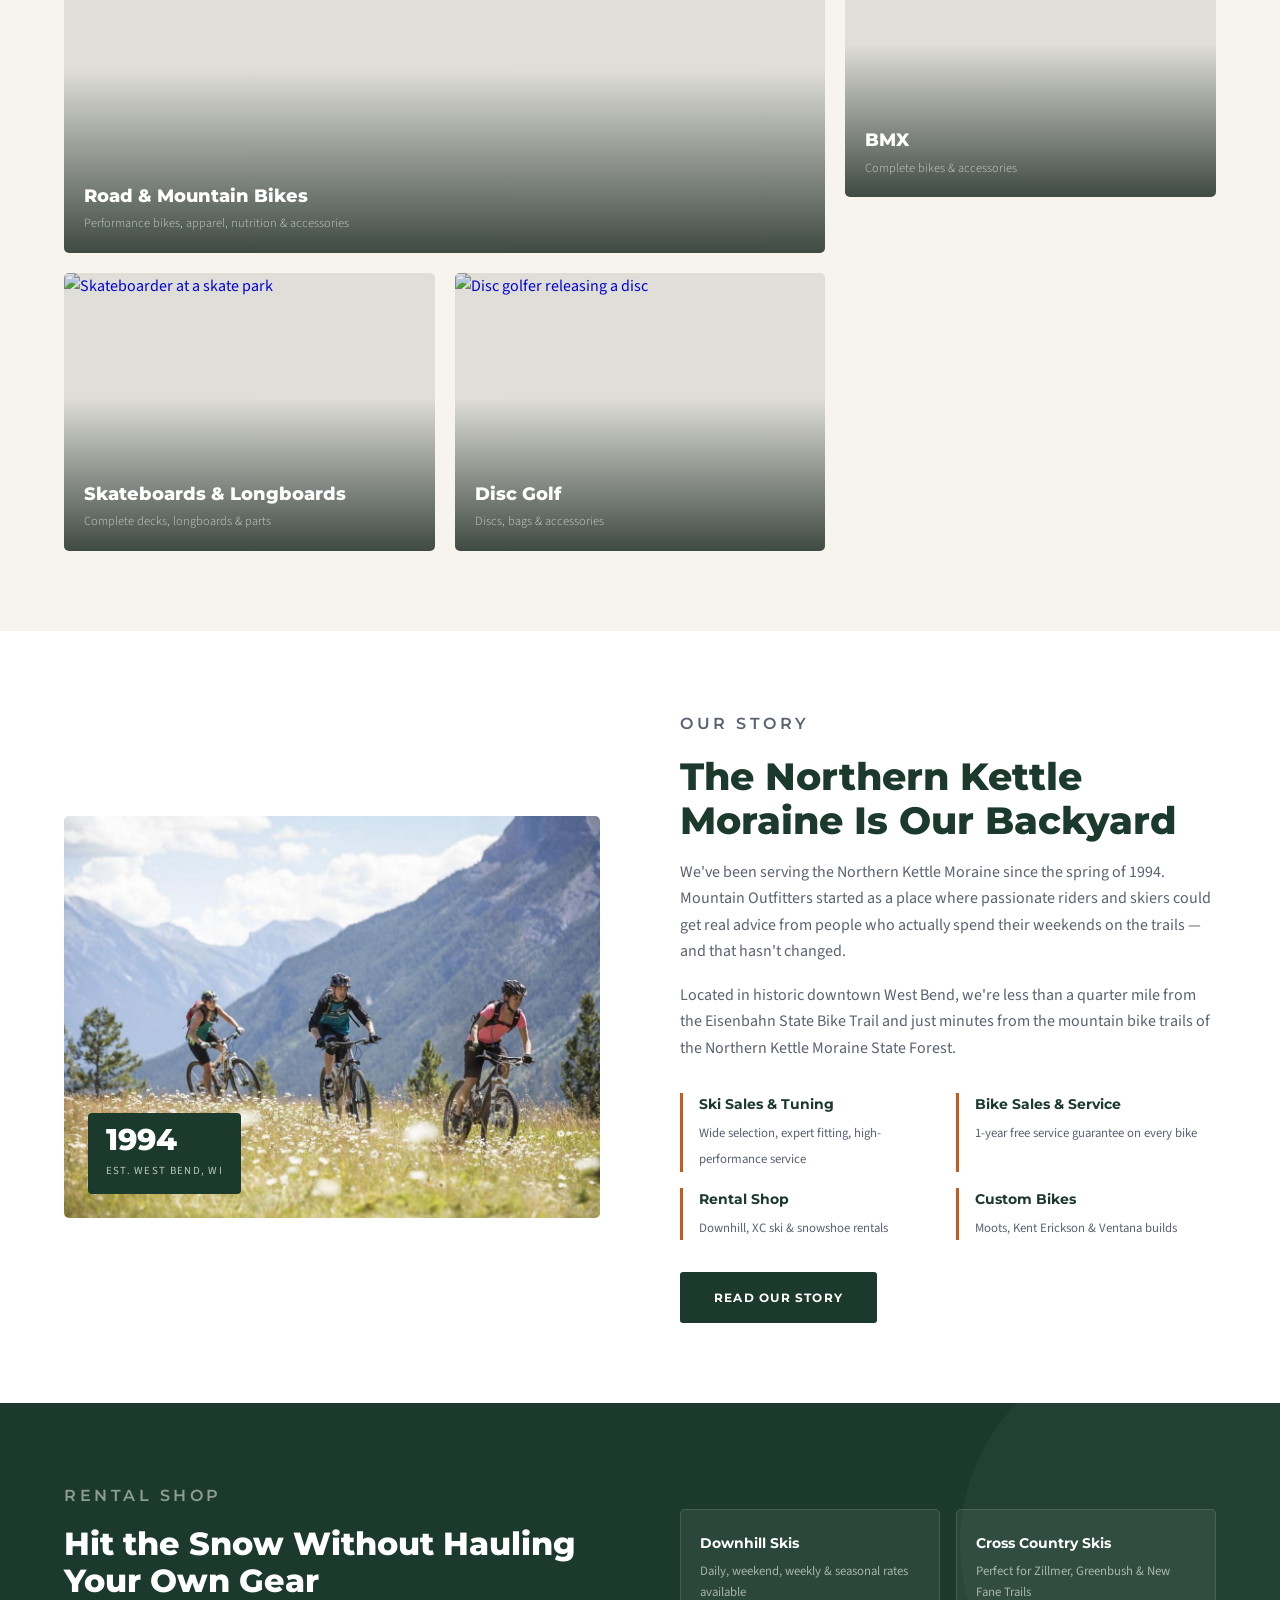
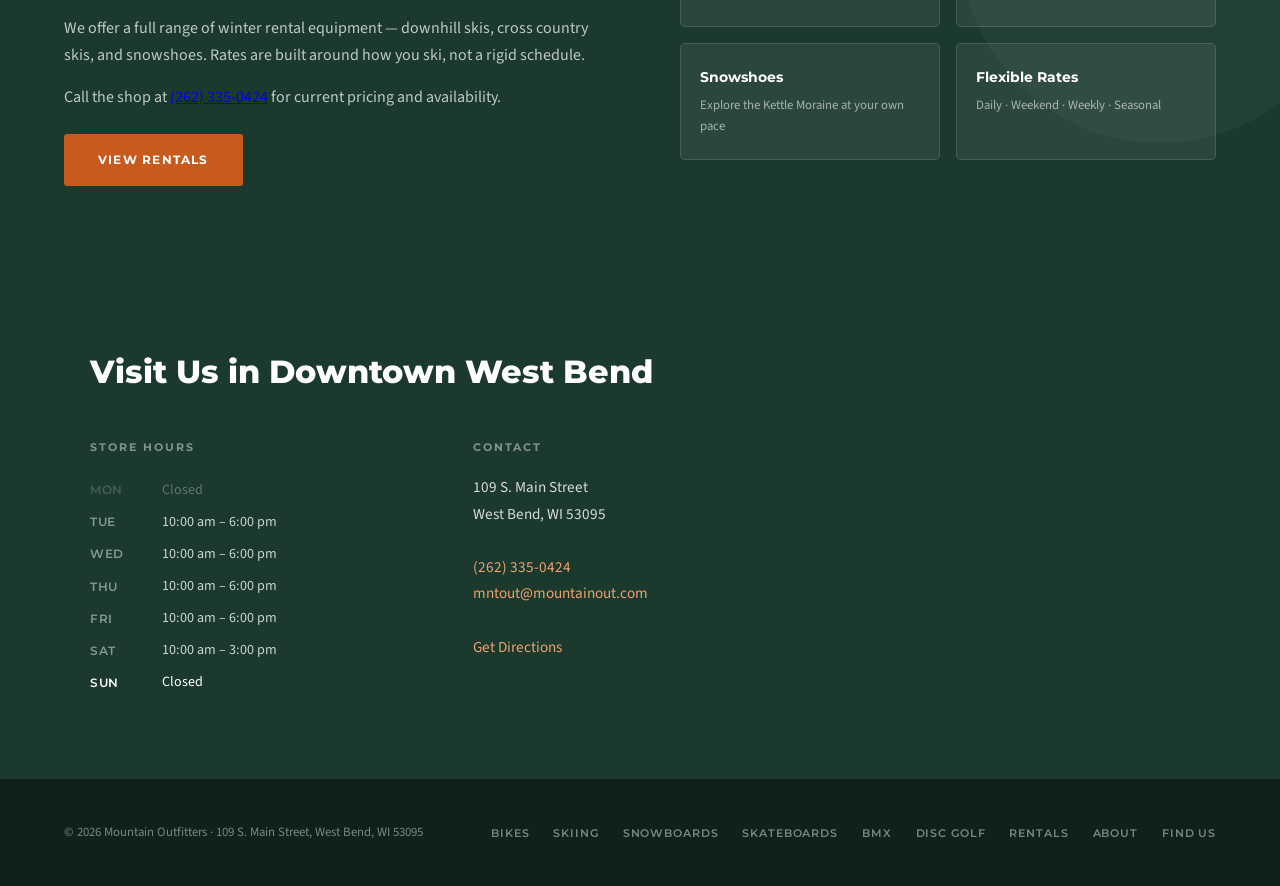
==== commit 0db16a70: "Rebuild as multi-page site with shared CSS - Separate page for every nav tab (bikes, skiing, snowboa" ====
--- a/index.html
+++ b/index.html
@@ -3,40 +3,26 @@
 <head>
   <meta charset="UTF-8" />
   <meta name="viewport" content="width=device-width, initial-scale=1.0" />
-  <title>Mountain Outfitters | Ski, Bike & Snowboard Shop | West Bend, WI</title>
+  <title>Mountain Outfitters | Ski, Bike &amp; Snowboard Shop | West Bend, WI</title>
   <meta name="description" content="Mountain Outfitters in West Bend, WI — your ski and cycle resource center since 1994. Expert sales, rentals, and repair for skiing, snowboarding, mountain bikes, BMX, skateboards, and disc golf. 109 S. Main Street, (262) 335-0424." />
   <meta name="keywords" content="ski shop West Bend WI, bike shop West Bend Wisconsin, snowboard shop, mountain bike rentals, ski rentals Kettle Moraine, BMX bikes, skateboard shop, longboards, disc golf, Sunburst ski area, Eisenbahn trail" />
   <meta name="robots" content="index, follow" />
   <link rel="canonical" href="https://www.mountainout.com/" />
-
-  <!-- Open Graph -->
   <meta property="og:type" content="website" />
-  <meta property="og:title" content="Mountain Outfitters | Ski, Bike & Snowboard Shop | West Bend, WI" />
+  <meta property="og:title" content="Mountain Outfitters | Ski, Bike &amp; Snowboard Shop | West Bend, WI" />
   <meta property="og:description" content="Your ski and cycle resource center since 1994. Expert sales, rentals, and repair for skiing, snowboarding, mountain bikes, BMX, skateboards, and disc golf." />
   <meta property="og:url" content="https://www.mountainout.com/" />
-  <meta property="og:image" content="https://images.unsplash.com/photo-1506905925346-21bda4d32df4?w=1200&q=80" />
-
-  <!-- Fonts -->
   <link rel="preconnect" href="https://fonts.googleapis.com" />
   <link rel="preconnect" href="https://fonts.gstatic.com" crossorigin />
   <link href="https://fonts.googleapis.com/css2?family=Montserrat:wght@400;600;700;800&family=Source+Sans+3:wght@300;400;600&display=swap" rel="stylesheet" />
-
-  <!-- Schema.org LocalBusiness -->
+  <link rel="stylesheet" href="style.css" />
   <script type="application/ld+json">
   {
     "@context": "https://schema.org",
     "@type": "SportingGoodsStore",
     "name": "Mountain Outfitters",
-    "image": "https://images.unsplash.com/photo-1506905925346-21bda4d32df4?w=1200&q=80",
-    "description": "Your ski and cycle resource center since 1994. Expert sales, rentals, and repair for skiing, snowboarding, mountain bikes, BMX, skateboards, and disc golf.",
-    "address": {
-      "@type": "PostalAddress",
-      "streetAddress": "109 S. Main Street",
-      "addressLocality": "West Bend",
-      "addressRegion": "WI",
-      "postalCode": "53095",
-      "addressCountry": "US"
-    },
+    "description": "Your ski and cycle resource center since 1994.",
+    "address": { "@type": "PostalAddress", "streetAddress": "109 S. Main Street", "addressLocality": "West Bend", "addressRegion": "WI", "postalCode": "53095", "addressCountry": "US" },
     "telephone": "+1-262-335-0424",
     "email": "mntout@mountainout.com",
     "url": "https://www.mountainout.com",
@@ -46,1110 +32,250 @@
       { "@type": "OpeningHoursSpecification", "dayOfWeek": "Thursday", "opens": "10:00", "closes": "18:00" },
       { "@type": "OpeningHoursSpecification", "dayOfWeek": "Friday", "opens": "10:00", "closes": "18:00" },
       { "@type": "OpeningHoursSpecification", "dayOfWeek": "Saturday", "opens": "10:00", "closes": "15:00" }
-    ],
-    "geo": {
-      "@type": "GeoCoordinates",
-      "latitude": 43.4247,
-      "longitude": -88.1839
-    },
-    "sameAs": ["https://www.facebook.com/mountainoutfitters"]
+    ]
   }
   </script>
-
-  <style>
-    *, *::before, *::after { box-sizing: border-box; margin: 0; padding: 0; }
-
-    :root {
-      --green:   #1B3A2D;
-      --green-mid: #2A5240;
-      --amber:   #C85A1E;
-      --amber-light: #E07040;
-      --cream:   #F7F4EE;
-      --white:   #FFFFFF;
-      --text:    #1A1A1A;
-      --muted:   #5A6272;
-      --border:  #DDD8CE;
-      --nav-h:   72px;
-    }
-
-    html { scroll-behavior: smooth; }
-
-    body {
-      font-family: 'Source Sans 3', sans-serif;
-      font-weight: 400;
-      color: var(--text);
-      background: var(--white);
-      line-height: 1.65;
-      -webkit-font-smoothing: antialiased;
-    }
-
-    /* ── NAVIGATION ── */
-    .nav {
-      position: fixed;
-      top: 0; left: 0; right: 0;
-      height: var(--nav-h);
-      background: rgba(27, 58, 45, 0.97);
-      backdrop-filter: blur(8px);
-      z-index: 100;
-      display: flex;
-      align-items: center;
-      padding: 0 5%;
-      justify-content: space-between;
-      border-bottom: 1px solid rgba(255,255,255,0.08);
-    }
-
-    .nav-logo {
-      display: flex;
-      flex-direction: column;
-      text-decoration: none;
-      line-height: 1.1;
-    }
-    .nav-logo-main {
-      font-family: 'Montserrat', sans-serif;
-      font-weight: 800;
-      font-size: 1.25rem;
-      color: #fff;
-      letter-spacing: 0.04em;
-      text-transform: uppercase;
-    }
-    .nav-logo-sub {
-      font-family: 'Source Sans 3', sans-serif;
-      font-weight: 300;
-      font-size: 0.65rem;
-      color: rgba(255,255,255,0.55);
-      letter-spacing: 0.18em;
-      text-transform: uppercase;
-    }
-
-    .nav-links {
-      display: flex;
-      gap: 2rem;
-      list-style: none;
-      align-items: center;
-    }
-    .nav-links a {
-      font-family: 'Montserrat', sans-serif;
-      font-weight: 600;
-      font-size: 0.72rem;
-      color: rgba(255,255,255,0.8);
-      text-decoration: none;
-      letter-spacing: 0.1em;
-      text-transform: uppercase;
-      transition: color 0.2s;
-    }
-    .nav-links a:hover { color: #fff; }
-    .nav-links .nav-cta a {
-      background: var(--amber);
-      color: #fff;
-      padding: 0.5rem 1.1rem;
-      border-radius: 3px;
-      letter-spacing: 0.08em;
-      transition: background 0.2s;
-    }
-    .nav-links .nav-cta a:hover { background: var(--amber-light); color: #fff; }
-
-    .nav-hamburger {
-      display: none;
-      flex-direction: column;
-      gap: 5px;
-      cursor: pointer;
-      background: none;
-      border: none;
-      padding: 4px;
-    }
-    .nav-hamburger span {
-      display: block;
-      width: 24px;
-      height: 2px;
-      background: #fff;
-      border-radius: 2px;
-      transition: all 0.25s;
-    }
-
-    /* ── HERO ── */
-    .hero {
-      position: relative;
-      height: 100vh;
-      min-height: 600px;
-      max-height: 900px;
-      display: flex;
-      align-items: center;
-      overflow: hidden;
-    }
-    .hero-img {
-      position: absolute;
-      inset: 0;
-      width: 100%;
-      height: 100%;
-      object-fit: cover;
-      object-position: center 30%;
-    }
-    .hero-overlay {
-      position: absolute;
-      inset: 0;
-      background: linear-gradient(
-        135deg,
-        rgba(10,26,18,0.72) 0%,
-        rgba(10,26,18,0.35) 60%,
-        transparent 100%
-      );
-    }
-    .hero-content {
-      position: relative;
-      z-index: 2;
-      padding: 0 5%;
-      max-width: 680px;
-      margin-top: var(--nav-h);
-    }
-    .hero-eyebrow {
-      font-family: 'Montserrat', sans-serif;
-      font-weight: 600;
-      font-size: 0.72rem;
-      letter-spacing: 0.2em;
-      text-transform: uppercase;
-      color: rgba(255,255,255,0.7);
-      margin-bottom: 1rem;
-    }
-    .hero h1 {
-      font-family: 'Montserrat', sans-serif;
-      font-weight: 800;
-      font-size: clamp(2.4rem, 5vw, 4rem);
-      line-height: 1.1;
-      color: #fff;
-      margin-bottom: 1.25rem;
-      letter-spacing: -0.01em;
-    }
-    .hero h1 em {
-      font-style: normal;
-      color: #F0A070;
-    }
-    .hero-desc {
-      font-size: 1.1rem;
-      color: rgba(255,255,255,0.82);
-      margin-bottom: 2rem;
-      max-width: 480px;
-      font-weight: 300;
-    }
-    .hero-actions {
-      display: flex;
-      gap: 1rem;
-      flex-wrap: wrap;
-    }
-    .btn {
-      display: inline-block;
-      font-family: 'Montserrat', sans-serif;
-      font-weight: 700;
-      font-size: 0.78rem;
-      letter-spacing: 0.1em;
-      text-transform: uppercase;
-      text-decoration: none;
-      padding: 0.85rem 2rem;
-      border-radius: 3px;
-      transition: all 0.2s;
-      cursor: pointer;
-      border: 2px solid transparent;
-    }
-    .btn-primary {
-      background: var(--amber);
-      color: #fff;
-      border-color: var(--amber);
-    }
-    .btn-primary:hover { background: var(--amber-light); border-color: var(--amber-light); }
-    .btn-outline {
-      background: transparent;
-      color: #fff;
-      border-color: rgba(255,255,255,0.6);
-    }
-    .btn-outline:hover { border-color: #fff; background: rgba(255,255,255,0.1); }
-
-    .hero-badge {
-      position: absolute;
-      bottom: 2.5rem;
-      right: 5%;
-      z-index: 2;
-      background: rgba(255,255,255,0.12);
-      backdrop-filter: blur(6px);
-      border: 1px solid rgba(255,255,255,0.2);
-      border-radius: 8px;
-      padding: 1rem 1.4rem;
-      text-align: center;
-      color: #fff;
-    }
-    .hero-badge strong {
-      display: block;
-      font-family: 'Montserrat', sans-serif;
-      font-weight: 800;
-      font-size: 1.8rem;
-      line-height: 1;
-    }
-    .hero-badge span {
-      font-size: 0.72rem;
-      letter-spacing: 0.12em;
-      text-transform: uppercase;
-      opacity: 0.75;
-    }
-
-    /* ── SECTION UTILS ── */
-    section { padding: 5rem 5%; }
-    .section-label {
-      font-family: 'Montserrat', sans-serif;
-      font-weight: 600;
-      font-size: 0.68rem;
-      letter-spacing: 0.22em;
-      text-transform: uppercase;
-      color: var(--amber);
-      margin-bottom: 0.6rem;
-    }
-    h2.section-title {
-      font-family: 'Montserrat', sans-serif;
-      font-weight: 800;
-      font-size: clamp(1.6rem, 3vw, 2.4rem);
-      line-height: 1.15;
-      color: var(--green);
-      margin-bottom: 1rem;
-    }
-    .section-intro {
-      font-size: 1.05rem;
-      color: var(--muted);
-      max-width: 560px;
-      margin-bottom: 3rem;
-    }
-
-    /* ── SHOP CATEGORIES ── */
-    .categories { background: var(--cream); }
-    .categories-grid {
-      display: grid;
-      grid-template-columns: repeat(3, 1fr);
-      gap: 1.5rem;
-    }
-    .cat-card {
-      position: relative;
-      border-radius: 6px;
-      overflow: hidden;
-      aspect-ratio: 4/3;
-      cursor: pointer;
-      text-decoration: none;
-      display: block;
-    }
-    .cat-card img {
-      width: 100%;
-      height: 100%;
-      object-fit: cover;
-      transition: transform 0.5s ease;
-    }
-    .cat-card:hover img { transform: scale(1.05); }
-    .cat-card-overlay {
-      position: absolute;
-      inset: 0;
-      background: linear-gradient(to top, rgba(10,26,18,0.78) 0%, rgba(10,26,18,0.1) 55%);
-      transition: background 0.3s;
-    }
-    .cat-card:hover .cat-card-overlay {
-      background: linear-gradient(to top, rgba(10,26,18,0.88) 0%, rgba(10,26,18,0.25) 55%);
-    }
-    .cat-card-label {
-      position: absolute;
-      bottom: 0; left: 0; right: 0;
-      padding: 1.5rem 1.25rem 1.25rem;
-      color: #fff;
-    }
-    .cat-card-label h3 {
-      font-family: 'Montserrat', sans-serif;
-      font-weight: 800;
-      font-size: 1.15rem;
-      letter-spacing: 0.01em;
-      margin-bottom: 0.2rem;
-    }
-    .cat-card-label p {
-      font-size: 0.8rem;
-      color: rgba(255,255,255,0.7);
-      font-weight: 300;
-    }
-    .cat-card-wide {
-      grid-column: span 2;
-      aspect-ratio: 16/7;
-    }
-
-    /* ── ABOUT ── */
-    .about { background: var(--white); }
-    .about-inner {
-      display: grid;
-      grid-template-columns: 1fr 1fr;
-      gap: 5rem;
-      align-items: center;
-      max-width: 1200px;
-      margin: 0 auto;
-    }
-    .about-img-wrap {
-      position: relative;
-      border-radius: 6px;
-      overflow: hidden;
-    }
-    .about-img-wrap img {
-      width: 100%;
-      aspect-ratio: 4/3;
-      object-fit: cover;
-      display: block;
-    }
-    .about-year {
-      position: absolute;
-      bottom: 1.5rem;
-      left: 1.5rem;
-      background: var(--green);
-      color: #fff;
-      padding: 0.75rem 1.2rem;
-      border-radius: 4px;
-    }
-    .about-year strong {
-      display: block;
-      font-family: 'Montserrat', sans-serif;
-      font-weight: 800;
-      font-size: 2rem;
-      line-height: 1;
-    }
-    .about-year span {
-      font-size: 0.7rem;
-      letter-spacing: 0.12em;
-      text-transform: uppercase;
-      opacity: 0.75;
-    }
-    .about-text p {
-      color: var(--muted);
-      margin-bottom: 1.1rem;
-      font-size: 1rem;
-    }
-    .about-text p:last-of-type { margin-bottom: 1.75rem; }
-    .about-highlights {
-      display: grid;
-      grid-template-columns: 1fr 1fr;
-      gap: 1rem;
-      margin-top: 2rem;
-    }
-    .highlight {
-      border-left: 3px solid var(--amber);
-      padding-left: 1rem;
-    }
-    .highlight strong {
-      display: block;
-      font-family: 'Montserrat', sans-serif;
-      font-weight: 700;
-      font-size: 0.88rem;
-      color: var(--green);
-      margin-bottom: 0.2rem;
-    }
-    .highlight span {
-      font-size: 0.82rem;
-      color: var(--muted);
-    }
-
-    /* ── RENTALS CALLOUT ── */
-    .rentals {
-      background: var(--green);
-      color: #fff;
-      position: relative;
-      overflow: hidden;
-    }
-    .rentals::before {
-      content: '';
-      position: absolute;
-      top: -60px; right: -80px;
-      width: 400px; height: 400px;
-      border-radius: 50%;
-      background: rgba(255,255,255,0.04);
-    }
-    .rentals-inner {
-      position: relative;
-      z-index: 1;
-      display: grid;
-      grid-template-columns: 1fr 1fr;
-      gap: 5rem;
-      align-items: center;
-      max-width: 1200px;
-      margin: 0 auto;
-    }
-    .rentals h2 {
-      font-family: 'Montserrat', sans-serif;
-      font-weight: 800;
-      font-size: clamp(1.6rem, 2.5vw, 2.2rem);
-      color: #fff;
-      margin-bottom: 1rem;
-      line-height: 1.15;
-    }
-    .rentals p {
-      color: rgba(255,255,255,0.75);
-      margin-bottom: 1rem;
-      font-size: 1rem;
-    }
-    .rentals .btn-primary { margin-top: 0.5rem; }
-    .rental-options {
-      display: grid;
-      grid-template-columns: 1fr 1fr;
-      gap: 1rem;
-    }
-    .rental-option {
-      background: rgba(255,255,255,0.08);
-      border: 1px solid rgba(255,255,255,0.12);
-      border-radius: 6px;
-      padding: 1.5rem 1.25rem;
-    }
-    .rental-option .icon {
-      font-size: 1.8rem;
-      margin-bottom: 0.6rem;
-      display: block;
-    }
-    .rental-option h4 {
-      font-family: 'Montserrat', sans-serif;
-      font-weight: 700;
-      font-size: 0.9rem;
-      color: #fff;
-      margin-bottom: 0.3rem;
-    }
-    .rental-option p {
-      font-size: 0.8rem;
-      color: rgba(255,255,255,0.6);
-      margin: 0;
-    }
-
-    /* ── BIKE ADVANTAGE ── */
-    .bikes-advantage { background: var(--cream); }
-    .bikes-advantage-inner {
-      max-width: 1200px;
-      margin: 0 auto;
-      display: grid;
-      grid-template-columns: 1fr 1fr;
-      gap: 5rem;
-      align-items: center;
-    }
-    .advantage-list {
-      list-style: none;
-      margin-top: 1.5rem;
-    }
-    .advantage-list li {
-      display: flex;
-      gap: 1rem;
-      align-items: flex-start;
-      margin-bottom: 1.4rem;
-    }
-    .adv-icon {
-      width: 40px;
-      height: 40px;
-      background: var(--green);
-      border-radius: 50%;
-      display: flex;
-      align-items: center;
-      justify-content: center;
-      flex-shrink: 0;
-      color: #fff;
-      font-size: 1rem;
-    }
-    .adv-text strong {
-      display: block;
-      font-family: 'Montserrat', sans-serif;
-      font-weight: 700;
-      font-size: 0.92rem;
-      color: var(--green);
-      margin-bottom: 0.2rem;
-    }
-    .adv-text span {
-      font-size: 0.88rem;
-      color: var(--muted);
-    }
-    .bikes-img {
-      border-radius: 6px;
-      overflow: hidden;
-    }
-    .bikes-img img {
-      width: 100%;
-      aspect-ratio: 4/3;
-      object-fit: cover;
-      display: block;
-    }
-
-    /* ── TRAILS / LOCAL ── */
-    .trails {
-      background: var(--white);
-      text-align: center;
-    }
-    .trails .section-intro { margin-left: auto; margin-right: auto; text-align: center; }
-    .trails-grid {
-      display: grid;
-      grid-template-columns: repeat(4, 1fr);
-      gap: 1.5rem;
-      max-width: 1100px;
-      margin: 0 auto;
-    }
-    .trail-card {
-      background: var(--cream);
-      border-radius: 6px;
-      padding: 2rem 1.5rem;
-      text-align: center;
-      border: 1px solid var(--border);
-    }
-    .trail-icon {
-      font-size: 2rem;
-      margin-bottom: 0.75rem;
-    }
-    .trail-card h4 {
-      font-family: 'Montserrat', sans-serif;
-      font-weight: 700;
-      font-size: 0.9rem;
-      color: var(--green);
-      margin-bottom: 0.4rem;
-    }
-    .trail-card p {
-      font-size: 0.82rem;
-      color: var(--muted);
-    }
-
-    /* ── CONTACT & HOURS ── */
-    .contact { background: var(--green); color: #fff; }
-    .contact-inner {
-      display: grid;
-      grid-template-columns: 1fr 1fr 1fr;
-      gap: 3rem;
-      max-width: 1100px;
-      margin: 0 auto;
-    }
-    .contact h2 {
-      font-family: 'Montserrat', sans-serif;
-      font-weight: 800;
-      font-size: clamp(1.5rem, 2.5vw, 2rem);
-      color: #fff;
-      grid-column: 1 / -1;
-      margin-bottom: -1rem;
-    }
-    .contact-block h3 {
-      font-family: 'Montserrat', sans-serif;
-      font-weight: 700;
-      font-size: 0.7rem;
-      letter-spacing: 0.18em;
-      text-transform: uppercase;
-      color: rgba(255,255,255,0.5);
-      margin-bottom: 1.1rem;
-    }
-    .contact-block p,
-    .contact-block address {
-      font-style: normal;
-      font-size: 0.95rem;
-      color: rgba(255,255,255,0.85);
-      line-height: 1.7;
-    }
-    .contact-block a {
-      color: #F0A070;
-      text-decoration: none;
-    }
-    .contact-block a:hover { text-decoration: underline; }
-    .hours-table {
-      width: 100%;
-      border-collapse: collapse;
-    }
-    .hours-table tr td {
-      padding: 0.3rem 0;
-      font-size: 0.9rem;
-      color: rgba(255,255,255,0.8);
-    }
-    .hours-table tr td:first-child {
-      font-family: 'Montserrat', sans-serif;
-      font-weight: 600;
-      width: 80px;
-      color: rgba(255,255,255,0.55);
-      font-size: 0.78rem;
-      text-transform: uppercase;
-      letter-spacing: 0.05em;
-    }
-    .hours-table tr.today td { color: #fff; }
-    .closed { opacity: 0.45; }
-
-    /* ── MAP STRIP ── */
-    .map-strip {
-      height: 360px;
-      position: relative;
-      overflow: hidden;
-    }
-    .map-strip iframe {
-      width: 100%;
-      height: 100%;
-      border: 0;
-      display: block;
-      filter: grayscale(20%);
-    }
-
-    /* ── FOOTER ── */
-    footer {
-      background: #0E2219;
-      color: rgba(255,255,255,0.5);
-      padding: 2.5rem 5%;
-      display: flex;
-      flex-wrap: wrap;
-      gap: 1rem;
-      justify-content: space-between;
-      align-items: center;
-    }
-    footer p { font-size: 0.82rem; }
-    footer a { color: rgba(255,255,255,0.5); text-decoration: none; }
-    footer a:hover { color: #fff; }
-    .footer-links {
-      display: flex;
-      gap: 1.5rem;
-      list-style: none;
-      flex-wrap: wrap;
-    }
-    .footer-links a {
-      font-family: 'Montserrat', sans-serif;
-      font-weight: 600;
-      font-size: 0.7rem;
-      text-transform: uppercase;
-      letter-spacing: 0.08em;
-    }
-
-    /* ── MOBILE NAV ── */
-    .mobile-menu {
-      display: none;
-      position: fixed;
-      top: var(--nav-h);
-      left: 0; right: 0;
-      background: var(--green);
-      z-index: 99;
-      padding: 1.5rem 5%;
-      flex-direction: column;
-      gap: 0.2rem;
-    }
-    .mobile-menu.open { display: flex; }
-    .mobile-menu a {
-      font-family: 'Montserrat', sans-serif;
-      font-weight: 600;
-      font-size: 0.88rem;
-      color: rgba(255,255,255,0.8);
-      text-decoration: none;
-      text-transform: uppercase;
-      letter-spacing: 0.08em;
-      padding: 0.75rem 0;
-      border-bottom: 1px solid rgba(255,255,255,0.08);
-    }
-    .mobile-menu a:last-child { border-bottom: none; }
-    .mobile-menu a:hover { color: #fff; }
-
-    /* ── RESPONSIVE ── */
-    @media (max-width: 900px) {
-      .nav-links { display: none; }
-      .nav-hamburger { display: flex; }
-      .categories-grid { grid-template-columns: 1fr 1fr; }
-      .cat-card-wide { grid-column: span 2; }
-      .about-inner,
-      .rentals-inner,
-      .bikes-advantage-inner { grid-template-columns: 1fr; gap: 2.5rem; }
-      .about-img-wrap { order: -1; }
-      .contact-inner { grid-template-columns: 1fr 1fr; }
-      .contact h2 { grid-column: 1 / -1; }
-      .trails-grid { grid-template-columns: 1fr 1fr; }
-    }
-    @media (max-width: 580px) {
-      section { padding: 3.5rem 5%; }
-      .categories-grid { grid-template-columns: 1fr; }
-      .cat-card-wide { grid-column: span 1; aspect-ratio: 4/3; }
-      .rental-options { grid-template-columns: 1fr; }
-      .contact-inner { grid-template-columns: 1fr; }
-      .trails-grid { grid-template-columns: 1fr 1fr; }
-      .hero-badge { display: none; }
-      .about-highlights { grid-template-columns: 1fr; }
-    }
-  </style>
 </head>
-
 <body>
 
-  <!-- NAVIGATION -->
-  <nav class="nav" role="navigation" aria-label="Main navigation">
-    <a href="#" class="nav-logo">
-      <span class="nav-logo-main">Mountain Outfitters</span>
-      <span class="nav-logo-sub">West Bend, Wisconsin</span>
-    </a>
-    <ul class="nav-links">
-      <li><a href="#categories">Shop</a></li>
-      <li><a href="#rentals">Rentals</a></li>
-      <li><a href="#about">About</a></li>
-      <li><a href="#trails">Local Trails</a></li>
-      <li class="nav-cta"><a href="#contact">Find Us</a></li>
-    </ul>
-    <button class="nav-hamburger" aria-label="Open menu" onclick="toggleMenu()">
-      <span></span><span></span><span></span>
-    </button>
-  </nav>
-
-  <!-- MOBILE MENU -->
-  <div class="mobile-menu" id="mobileMenu">
-    <a href="#categories" onclick="toggleMenu()">Shop</a>
-    <a href="#rentals" onclick="toggleMenu()">Rentals</a>
-    <a href="#about" onclick="toggleMenu()">About</a>
-    <a href="#trails" onclick="toggleMenu()">Local Trails</a>
-    <a href="#contact" onclick="toggleMenu()">Find Us</a>
-  </div>
-
-  <!-- HERO -->
-  <header class="hero" role="banner">
-    <img
-      class="hero-img"
-      src="https://images.unsplash.com/photo-1519681393784-d120267933ba?w=1800&q=85&fit=crop&crop=center"
-      alt="Mountain landscape with fresh snow — skiing and outdoor adventure in Wisconsin"
-      loading="eager"
-    />
-    <div class="hero-overlay"></div>
-    <div class="hero-content">
-      <p class="hero-eyebrow">West Bend, Wisconsin · Since 1994</p>
-      <h1>Your Ski &amp; Cycle <em>Resource Center</em></h1>
-      <p class="hero-desc">Expert sales, rentals, and repair for skiing, snowboarding, mountain biking, BMX, skateboarding, and disc golf — serving the Northern Kettle Moraine for over 30 years.</p>
-      <div class="hero-actions">
-        <a href="#categories" class="btn btn-primary">Explore the Shop</a>
-        <a href="#contact" class="btn btn-outline">Hours &amp; Location</a>
-      </div>
-    </div>
-    <div class="hero-badge">
-      <strong>30+</strong>
-      <span>Years Serving<br>West Bend</span>
-    </div>
-  </header>
-
-  <!-- SHOP CATEGORIES -->
-  <section class="categories" id="categories">
-    <p class="section-label">What We Carry</p>
-    <h2 class="section-title">Gear for Every Season</h2>
-    <p class="section-intro">From downhill skis to mountain bikes — we stock what you need and know how to use it ourselves.</p>
-    <div class="categories-grid">
-
-      <a href="#about" class="cat-card cat-card-wide">
-        <img
-          src="https://images.unsplash.com/photo-1551698618-1dfe5d97d256?w=1200&q=80&fit=crop&crop=center"
-          alt="Skier carving a turn on fresh powder"
-          loading="lazy"
-        />
-        <div class="cat-card-overlay"></div>
-        <div class="cat-card-label">
-          <h3>Skiing</h3>
-          <p>Skis, boots, bindings, apparel, snowshoes &amp; accessories</p>
-        </div>
-      </a>
-
-      <a href="#about" class="cat-card">
-        <img
-          src="https://images.unsplash.com/photo-1547447134-cd3f5c716030?w=800&q=80&fit=crop&crop=center"
-          alt="Snowboarder on a mountain slope"
-          loading="lazy"
-        />
-        <div class="cat-card-overlay"></div>
-        <div class="cat-card-label">
-          <h3>Snowboards</h3>
-          <p>Boards, boots, bindings &amp; gear</p>
-        </div>
-      </a>
-
-      <a href="#bikes-advantage" class="cat-card cat-card-wide">
-        <img
-          src="https://images.unsplash.com/photo-1558618666-fcd25c85cd64?w=1200&q=80&fit=crop&crop=center"
-          alt="Mountain biker riding a forest trail"
-          loading="lazy"
-        />
-        <div class="cat-card-overlay"></div>
-        <div class="cat-card-label">
-          <h3>Road &amp; Mountain Bikes</h3>
-          <p>Performance bikes, apparel, nutrition &amp; accessories</p>
-        </div>
-      </a>
-
-      <a href="#about" class="cat-card">
-        <img
-          src="https://images.unsplash.com/photo-1545671913-b89ac1b4ac10?w=800&q=80&fit=crop&crop=center"
-          alt="BMX rider performing a trick"
-          loading="lazy"
-        />
-        <div class="cat-card-overlay"></div>
-        <div class="cat-card-label">
-          <h3>BMX</h3>
-          <p>Complete bikes &amp; accessories</p>
-        </div>
-      </a>
-
-      <a href="#about" class="cat-card">
-        <img
-          src="https://images.unsplash.com/photo-1541625602330-2277a4c46182?w=800&q=80&fit=crop&crop=top"
-          alt="Skateboarder at a skate park"
-          loading="lazy"
-        />
-        <div class="cat-card-overlay"></div>
-        <div class="cat-card-label">
-          <h3>Skateboards &amp; Longboards</h3>
-          <p>Complete decks, longboards &amp; parts</p>
-        </div>
-      </a>
-
-      <a href="#about" class="cat-card">
-        <img
-          src="https://images.unsplash.com/photo-1528543606781-2f6e6857f318?w=800&q=80&fit=crop&crop=center"
-          alt="Disc golf player releasing a disc into the sky"
-          loading="lazy"
-        />
-        <div class="cat-card-overlay"></div>
-        <div class="cat-card-label">
-          <h3>Disc Golf</h3>
-          <p>Discs, bags &amp; accessories</p>
-        </div>
-      </a>
-
-    </div>
-  </section>
-
-  <!-- ABOUT -->
-  <section class="about" id="about">
-    <div class="about-inner">
-      <div class="about-img-wrap">
-        <img
-          src="https://images.unsplash.com/photo-1506905925346-21bda4d32df4?w=900&q=80&fit=crop&crop=center"
-          alt="Northern Kettle Moraine State Forest — Mountain Outfitters' backyard"
-          loading="lazy"
-        />
-        <div class="about-year">
-          <strong>1994</strong>
-          <span>Est. West Bend, WI</span>
-        </div>
-      </div>
-      <div class="about-text">
-        <p class="section-label">Our Story</p>
-        <h2 class="section-title">The Northern Kettle Moraine Is Our Backyard</h2>
-        <p>We've been serving the Northern Kettle Moraine since the spring of 1994. Mountain Outfitters started as a place where passionate riders and skiers could get real advice from people who actually spend their weekends on the trails — and that hasn't changed.</p>
-        <p>Our professionally trained staff can answer questions about equipment as well as where to ride or ski locally — no matter what your skill level. Maps and trail descriptions are available both online and in the store.</p>
-        <p>Located in historic downtown West Bend, we're less than a quarter mile from the Eisenbahn State Bike Trail and just minutes from the mountain bike trails and scenic roads of the Northern Kettle Moraine State Forest. We also sponsor Team BONK, a racing team competing in the Wisconsin Off-Road Series (WORS) and the Wisconsin Endurance Mountain Bike Series (WEMS).</p>
-        <div class="about-highlights">
-          <div class="highlight">
-            <strong>Ski &amp; Snowboard Sales</strong>
-            <span>Wide selection, expert fitting</span>
-          </div>
-          <div class="highlight">
-            <strong>Ski Tuning &amp; Repair</strong>
-            <span>High-performance service</span>
-          </div>
-          <div class="highlight">
-            <strong>Bike Sales &amp; Service</strong>
-            <span>1-year free service guarantee</span>
-          </div>
-          <div class="highlight">
-            <strong>Custom Bikes</strong>
-            <span>Moots, Kent Erickson, Ventana</span>
-          </div>
-        </div>
-      </div>
-    </div>
-  </section>
-
-  <!-- RENTALS CALLOUT -->
-  <section class="rentals" id="rentals">
-    <div class="rentals-inner">
-      <div>
-        <p class="section-label" style="color:rgba(255,255,255,0.55)">Rental Shop</p>
-        <h2>Hit the Snow Without Hauling Your Own Gear</h2>
-        <p>We offer a full range of winter rental equipment — downhill skis, cross country skis, and snowshoes. Rates are built around how you ski, not a rigid schedule.</p>
-        <p>Call the shop at <a href="tel:+12623350424" style="color:#F0A070;">(262) 335-0424</a> for current pricing and availability.</p>
-        <a href="tel:+12623350424" class="btn btn-primary">Call for Pricing</a>
-      </div>
-      <div class="rental-options">
-        <div class="rental-option">
-          <span class="icon">⛷️</span>
-          <h4>Downhill Skis</h4>
-          <p>Daily, weekend, weekly &amp; seasonal rates available</p>
-        </div>
-        <div class="rental-option">
-          <span class="icon">🎿</span>
-          <h4>Cross Country Skis</h4>
-          <p>Perfect for Zillmer, Greenbush &amp; New Fane Trails</p>
-        </div>
-        <div class="rental-option">
-          <span class="icon">🏔️</span>
-          <h4>Snowshoes</h4>
-          <p>Explore the Kettle Moraine at your own pace</p>
-        </div>
-        <div class="rental-option">
-          <span class="icon">📅</span>
-          <h4>Flexible Rates</h4>
-          <p>Daily · Weekend · Weekly · Seasonal</p>
-        </div>
-      </div>
-    </div>
-  </section>
-
-  <!-- BIKE SHOP ADVANTAGE -->
-  <section class="bikes-advantage" id="bikes-advantage">
-    <div class="bikes-advantage-inner">
-      <div>
-        <p class="section-label">Bike Shop</p>
-        <h2 class="section-title">The Mountain Outfitters Bike Advantage</h2>
-        <p class="section-intro" style="margin-bottom:0;">We back every bike purchase with our commitment to keeping you riding.</p>
-        <ul class="advantage-list">
-          <li>
-            <span class="adv-icon">✓</span>
-            <div class="adv-text">
-              <strong>1-Year Free Service Guarantee</strong>
-              <span>All labor on repairs is free for the first full year after purchase — handled by a professional mechanic.</span>
-            </div>
-          </li>
-          <li>
-            <span class="adv-icon">✓</span>
-            <div class="adv-text">
-              <strong>Manufacturer Warranties Honored</strong>
-              <span>Frame and component warranties combined with our in-house service guarantee for total peace of mind.</span>
-            </div>
-          </li>
-          <li>
-            <span class="adv-icon">✓</span>
-            <div class="adv-text">
-              <strong>Custom Bike Builds</strong>
-              <span>We offer custom bicycles from Moots, Kent Erickson, and Ventana — built from the frame up for high-performance riding and racing.</span>
-            </div>
-          </li>
-          <li>
-            <span class="adv-icon">✓</span>
-            <div class="adv-text">
-              <strong>Community Rides</strong>
-              <span>Team BONK rides are open to all. Check out the Washington County Bicycle Club for group rides and more.</span>
-            </div>
-          </li>
-        </ul>
-      </div>
-      <div class="bikes-img">
-        <img
-          src="https://images.unsplash.com/photo-1507035895480-2b3156c31fc8?w=900&q=80&fit=crop"
-          alt="High-performance mountain bike ready for the Kettle Moraine trails"
-          loading="lazy"
-        />
-      </div>
-    </div>
-  </section>
-
-  <!-- LOCAL TRAILS -->
-  <section class="trails" id="trails">
-    <p class="section-label">Right Out the Door</p>
-    <h2 class="section-title">World-Class Terrain at Your Doorstep</h2>
-    <p class="section-intro">Mountain Outfitters is uniquely positioned at the gateway to some of Wisconsin's best outdoor destinations. We have maps and trail info in the store.</p>
-    <div class="trails-grid">
-      <div class="trail-card">
-        <div class="trail-icon">⛷️</div>
-        <h4>Sunburst Ski Area</h4>
-        <p>Convenient downhill skiing just minutes from the shop</p>
-      </div>
-      <div class="trail-card">
-        <div class="trail-icon">🌲</div>
-        <h4>Kettle Moraine Forest</h4>
-        <p>Zillmer, Greenbush &amp; New Fane cross country ski trails</p>
-      </div>
-      <div class="trail-card">
-        <div class="trail-icon">🚴</div>
-        <h4>Eisenbahn State Trail</h4>
-        <p>Less than a quarter mile from the shop — paved &amp; scenic</p>
-      </div>
-      <div class="trail-card">
-        <div class="trail-icon">🏔️</div>
-        <h4>Kettle Moraine MTB</h4>
-        <p>Mountain bike trails &amp; scenic roads of the State Forest</p>
-      </div>
-    </div>
-  </section>
-
-  <!-- CONTACT & HOURS -->
-  <section class="contact" id="contact">
-    <div class="contact-inner">
-      <h2>Come Visit Us</h2>
-      <div class="contact-block">
-        <h3>Store Hours</h3>
-        <table class="hours-table" aria-label="Store hours">
-          <tbody>
-            <tr class="closed"><td>Mon</td><td>Closed</td></tr>
-            <tr><td>Tue</td><td>10:00 am – 6:00 pm</td></tr>
-            <tr><td>Wed</td><td>10:00 am – 6:00 pm</td></tr>
-            <tr><td>Thu</td><td>10:00 am – 6:00 pm</td></tr>
-            <tr><td>Fri</td><td>10:00 am – 6:00 pm</td></tr>
-            <tr><td>Sat</td><td>10:00 am – 3:00 pm</td></tr>
-            <tr class="closed"><td>Sun</td><td>Closed</td></tr>
-          </tbody>
-        </table>
-      </div>
-      <div class="contact-block">
-        <h3>Location &amp; Contact</h3>
-        <address>
-          109 S. Main Street<br />
-          West Bend, WI 53095<br /><br />
-          <a href="tel:+12623350424">(262) 335-0424</a><br />
-          <a href="mailto:mntout@mountainout.com">mntout@mountainout.com</a><br /><br />
-          <a href="https://www.facebook.com/mountainoutfitters" target="_blank" rel="noopener">Facebook</a>
-        </address>
-      </div>
-      <div class="contact-block">
-        <h3>Find Us Downtown</h3>
-        <p>We're in the heart of historic downtown West Bend — easy to find, easy to park.</p>
-        <p>Walking distance from the Eisenbahn State Trail. Bring your bike in for a tune-up before or after a ride.</p>
-        <a href="https://maps.google.com/?q=109+S+Main+Street+West+Bend+WI+53095" target="_blank" rel="noopener" class="btn btn-primary" style="margin-top:1rem;display:inline-block;">Get Directions</a>
-      </div>
-    </div>
-  </section>
-
-  <!-- MAP -->
-  <div class="map-strip">
-    <iframe
-      src="https://www.google.com/maps/embed?pb=!1m18!1m12!1m3!1d2902.1!2d-88.184!3d43.424!2m3!1f0!2f0!3f0!3m2!1i1024!2i768!4f13.1!3m3!1m2!1s0x8804e43a4d4d4d4d%3A0x0!2s109+S+Main+St%2C+West+Bend%2C+WI+53095!5e0!3m2!1sen!2sus!4v1"
-      allowfullscreen
-      loading="lazy"
-      referrerpolicy="no-referrer-when-downgrade"
-      title="Mountain Outfitters location — 109 S. Main Street, West Bend, WI 53095"
-    ></iframe>
-  </div>
-
-  <!-- FOOTER -->
-  <footer>
-    <p>&copy; <span id="yr"></span> Mountain Outfitters. All rights reserved. &middot; 109 S. Main Street, West Bend, WI 53095</p>
-    <ul class="footer-links">
-      <li><a href="#categories">Shop</a></li>
-      <li><a href="#rentals">Rentals</a></li>
-      <li><a href="#about">About</a></li>
-      <li><a href="#trails">Trails</a></li>
-      <li><a href="#contact">Contact</a></li>
-      <li><a href="https://www.facebook.com/mountainoutfitters" target="_blank" rel="noopener">Facebook</a></li>
-    </ul>
-  </footer>
-
-  <script>
-    // Year
-    document.getElementById('yr').textContent = new Date().getFullYear();
-
-    // Mobile menu
-    function toggleMenu() {
-      document.getElementById('mobileMenu').classList.toggle('open');
-    }
-
-    // Close mobile menu on outside click
-    document.addEventListener('click', function(e) {
-      const menu = document.getElementById('mobileMenu');
-      const hamburger = document.querySelector('.nav-hamburger');
-      if (menu.classList.contains('open') && !menu.contains(e.target) && !hamburger.contains(e.target)) {
-        menu.classList.remove('open');
-      }
-    });
-
-    // Highlight today's hours
-    const days = ['sun','mon','tue','wed','thu','fri','sat'];
-    const today = days[new Date().getDay()];
-    document.querySelectorAll('.hours-table tr td:first-child').forEach(td => {
-      if (td.textContent.toLowerCase() === today) {
-        td.closest('tr').classList.add('today');
-        td.closest('tr').classList.remove('closed');
-      }
-    });
-
-    // Smooth nav background on scroll
-    window.addEventListener('scroll', function() {
-      const nav = document.querySelector('.nav');
-      if (window.scrollY > 80) {
-        nav.style.background = 'rgba(27,58,45,0.99)';
-      } else {
-        nav.style.background = 'rgba(27,58,45,0.97)';
-      }
-    });
-  </script>
-
+<nav class="nav">
+  <a href="index.html" class="nav-logo">
+    <span class="nav-logo-main">Mountain Outfitters</span>
+    <span class="nav-logo-sub">West Bend, Wisconsin</span>
+  </a>
+  <ul class="nav-links">
+    <li><a href="bikes.html">Bikes</a></li>
+    <li><a href="skiing.html">Skiing</a></li>
+    <li><a href="snowboards.html">Snowboards</a></li>
+    <li><a href="skateboards.html">Skateboards</a></li>
+    <li><a href="bmx.html">BMX</a></li>
+    <li><a href="disc-golf.html">Disc Golf</a></li>
+    <li><a href="rentals.html">Rentals</a></li>
+    <li><a href="about.html">About</a></li>
+    <li class="nav-cta"><a href="find-us.html">Find Us</a></li>
+  </ul>
+  <button class="nav-hamburger" aria-label="Open menu" onclick="toggleMenu()">
+    <span></span><span></span><span></span>
+  </button>
+</nav>
+
+<div class="mobile-menu" id="mobileMenu">
+  <a href="bikes.html" onclick="toggleMenu()">Bikes</a>
+  <a href="skiing.html" onclick="toggleMenu()">Skiing</a>
+  <a href="snowboards.html" onclick="toggleMenu()">Snowboards</a>
+  <a href="skateboards.html" onclick="toggleMenu()">Skateboards</a>
+  <a href="bmx.html" onclick="toggleMenu()">BMX</a>
+  <a href="disc-golf.html" onclick="toggleMenu()">Disc Golf</a>
+  <a href="rentals.html" onclick="toggleMenu()">Rentals</a>
+  <a href="about.html" onclick="toggleMenu()">About</a>
+  <a href="find-us.html" onclick="toggleMenu()">Find Us</a>
+</div>
+
+<header class="hero">
+  <img class="hero-img" src="https://images.unsplash.com/photo-1519681393784-d120267933ba?w=1800&q=85&fit=crop&crop=center" alt="Mountain landscape with fresh snow" loading="eager" />
+  <div class="hero-overlay"></div>
+  <div class="hero-content">
+    <p class="hero-eyebrow">West Bend, Wisconsin &middot; Since 1994</p>
+    <h1>Your Ski &amp; Cycle <em>Resource Center</em></h1>
+    <p class="hero-desc">Expert sales, rentals, and repair for skiing, snowboarding, mountain biking, BMX, skateboarding, and disc golf — serving the Northern Kettle Moraine for over 30 years.</p>
+    <div class="hero-actions">
+      <a href="about.html" class="btn btn-primary">About the Shop</a>
+      <a href="find-us.html" class="btn btn-outline">Hours &amp; Location</a>
+    </div>
+  </div>
+  <div class="hero-badge">
+    <strong>30+</strong>
+    <span>Years Serving<br>West Bend</span>
+  </div>
+</header>
+
+<section class="categories">
+  <p class="section-label">What We Carry</p>
+  <h2 class="section-title">Gear for Every Season</h2>
+  <p class="section-intro">From downhill skis to mountain bikes — we stock what you need and know how to use it ourselves.</p>
+  <div class="categories-grid">
+
+    <a href="skiing.html" class="cat-card cat-card-wide">
+      <img src="https://images.unsplash.com/photo-1551698618-1dfe5d97d256?w=1200&q=80&fit=crop&crop=center" alt="Skier carving a turn on fresh powder" loading="lazy" />
+      <div class="cat-card-overlay"></div>
+      <div class="cat-card-label">
+        <h3>Skiing</h3>
+        <p>Skis, boots, bindings, apparel, snowshoes &amp; accessories</p>
+      </div>
+    </a>
+
+    <a href="snowboards.html" class="cat-card">
+      <img src="https://images.unsplash.com/photo-1547447134-cd3f5c716030?w=800&q=80&fit=crop&crop=center" alt="Snowboarder on a mountain slope" loading="lazy" />
+      <div class="cat-card-overlay"></div>
+      <div class="cat-card-label">
+        <h3>Snowboards</h3>
+        <p>Boards, boots, bindings &amp; gear</p>
+      </div>
+    </a>
+
+    <a href="bikes.html" class="cat-card cat-card-wide">
+      <img src="https://images.unsplash.com/photo-1558618666-fcd25c85cd64?w=1200&q=80&fit=crop&crop=center" alt="Mountain biker riding a forest trail" loading="lazy" />
+      <div class="cat-card-overlay"></div>
+      <div class="cat-card-label">
+        <h3>Road &amp; Mountain Bikes</h3>
+        <p>Performance bikes, apparel, nutrition &amp; accessories</p>
+      </div>
+    </a>
+
+    <a href="bmx.html" class="cat-card">
+      <img src="https://images.unsplash.com/photo-1601972599748-91d0e5b0e9e7?w=800&q=80&fit=crop&crop=center" alt="BMX rider mid-trick" loading="lazy" />
+      <div class="cat-card-overlay"></div>
+      <div class="cat-card-label">
+        <h3>BMX</h3>
+        <p>Complete bikes &amp; accessories</p>
+      </div>
+    </a>
+
+    <a href="skateboards.html" class="cat-card">
+      <img src="https://images.unsplash.com/photo-1564982752979-3f7bc974d29a?w=800&q=80&fit=crop&crop=top" alt="Skateboarder at a skate park" loading="lazy" />
+      <div class="cat-card-overlay"></div>
+      <div class="cat-card-label">
+        <h3>Skateboards &amp; Longboards</h3>
+        <p>Complete decks, longboards &amp; parts</p>
+      </div>
+    </a>
+
+    <a href="disc-golf.html" class="cat-card">
+      <img src="https://images.unsplash.com/photo-1547036967-23d11aacaee0?w=800&q=80&fit=crop&crop=center" alt="Disc golfer releasing a disc" loading="lazy" />
+      <div class="cat-card-overlay"></div>
+      <div class="cat-card-label">
+        <h3>Disc Golf</h3>
+        <p>Discs, bags &amp; accessories</p>
+      </div>
+    </a>
+
+  </div>
+</section>
+
+<section style="background: var(--white);">
+  <div class="about-inner">
+    <div class="about-img-wrap">
+      <img src="images/store-main.jpg" alt="Mountain Outfitters store — 109 S. Main Street, West Bend, WI" loading="lazy" />
+      <div class="about-year">
+        <strong>1994</strong>
+        <span>Est. West Bend, WI</span>
+      </div>
+    </div>
+    <div class="about-text">
+      <p class="section-label">Our Story</p>
+      <h2 class="section-title">The Northern Kettle Moraine Is Our Backyard</h2>
+      <p>We've been serving the Northern Kettle Moraine since the spring of 1994. Mountain Outfitters started as a place where passionate riders and skiers could get real advice from people who actually spend their weekends on the trails — and that hasn't changed.</p>
+      <p>Located in historic downtown West Bend, we're less than a quarter mile from the Eisenbahn State Bike Trail and just minutes from the mountain bike trails of the Northern Kettle Moraine State Forest.</p>
+      <div class="about-highlights">
+        <div class="highlight">
+          <strong>Ski Sales &amp; Tuning</strong>
+          <span>Wide selection, expert fitting, high-performance service</span>
+        </div>
+        <div class="highlight">
+          <strong>Bike Sales &amp; Service</strong>
+          <span>1-year free service guarantee on every bike</span>
+        </div>
+        <div class="highlight">
+          <strong>Rental Shop</strong>
+          <span>Downhill, XC ski &amp; snowshoe rentals</span>
+        </div>
+        <div class="highlight">
+          <strong>Custom Bikes</strong>
+          <span>Moots, Kent Erickson &amp; Ventana builds</span>
+        </div>
+      </div>
+      <a href="about.html" class="btn btn-green" style="margin-top:2rem;">Read Our Story</a>
+    </div>
+  </div>
+</section>
+
+<section class="rentals-band">
+  <div class="rentals-inner">
+    <div>
+      <p class="section-label" style="color:rgba(255,255,255,0.5)">Rental Shop</p>
+      <h2>Hit the Snow Without Hauling Your Own Gear</h2>
+      <p>We offer a full range of winter rental equipment — downhill skis, cross country skis, and snowshoes. Rates are built around how you ski, not a rigid schedule.</p>
+      <p>Call the shop at <a href="tel:+12623350424">(262) 335-0424</a> for current pricing and availability.</p>
+      <a href="rentals.html" class="btn btn-primary" style="margin-top:0.5rem;">View Rentals</a>
+    </div>
+    <div class="rental-grid">
+      <div class="rental-card">
+        <h4>Downhill Skis</h4>
+        <p>Daily, weekend, weekly &amp; seasonal rates available</p>
+      </div>
+      <div class="rental-card">
+        <h4>Cross Country Skis</h4>
+        <p>Perfect for Zillmer, Greenbush &amp; New Fane Trails</p>
+      </div>
+      <div class="rental-card">
+        <h4>Snowshoes</h4>
+        <p>Explore the Kettle Moraine at your own pace</p>
+      </div>
+      <div class="rental-card">
+        <h4>Flexible Rates</h4>
+        <p>Daily &middot; Weekend &middot; Weekly &middot; Seasonal</p>
+      </div>
+    </div>
+  </div>
+</section>
+
+<section class="contact-band">
+  <div class="contact-inner">
+    <h2>Visit Us in Downtown West Bend</h2>
+    <div class="contact-block">
+      <h3>Store Hours</h3>
+      <table class="hours-table">
+        <tbody>
+          <tr class="closed"><td>Mon</td><td>Closed</td></tr>
+          <tr><td>Tue</td><td>10:00 am &ndash; 6:00 pm</td></tr>
+          <tr><td>Wed</td><td>10:00 am &ndash; 6:00 pm</td></tr>
+          <tr><td>Thu</td><td>10:00 am &ndash; 6:00 pm</td></tr>
+          <tr><td>Fri</td><td>10:00 am &ndash; 6:00 pm</td></tr>
+          <tr><td>Sat</td><td>10:00 am &ndash; 3:00 pm</td></tr>
+          <tr class="closed"><td>Sun</td><td>Closed</td></tr>
+        </tbody>
+      </table>
+    </div>
+    <div class="contact-block">
+      <h3>Contact</h3>
+      <address>
+        109 S. Main Street<br />
+        West Bend, WI 53095<br /><br />
+        <a href="tel:+12623350424">(262) 335-0424</a><br />
+        <a href="mailto:mntout@mountainout.com">mntout@mountainout.com</a><br /><br />
+        <a href="find-us.html">Get Directions</a>
+      </address>
+    </div>
+  </div>
+</section>
+
+<footer>
+  <p>&copy; <span id="yr"></span> Mountain Outfitters &middot; 109 S. Main Street, West Bend, WI 53095</p>
+  <ul class="footer-links">
+    <li><a href="bikes.html">Bikes</a></li>
+    <li><a href="skiing.html">Skiing</a></li>
+    <li><a href="snowboards.html">Snowboards</a></li>
+    <li><a href="skateboards.html">Skateboards</a></li>
+    <li><a href="bmx.html">BMX</a></li>
+    <li><a href="disc-golf.html">Disc Golf</a></li>
+    <li><a href="rentals.html">Rentals</a></li>
+    <li><a href="about.html">About</a></li>
+    <li><a href="find-us.html">Find Us</a></li>
+  </ul>
+</footer>
+
+<script>
+  document.getElementById('yr').textContent = new Date().getFullYear();
+  function toggleMenu() { document.getElementById('mobileMenu').classList.toggle('open'); }
+  document.addEventListener('click', function(e) {
+    const menu = document.getElementById('mobileMenu');
+    if (menu.classList.contains('open') && !menu.contains(e.target) && !e.target.closest('.nav-hamburger')) menu.classList.remove('open');
+  });
+  const days = ['sun','mon','tue','wed','thu','fri','sat'];
+  const today = days[new Date().getDay()];
+  document.querySelectorAll('.hours-table tr td:first-child').forEach(td => {
+    if (td.textContent.toLowerCase() === today) { td.closest('tr').classList.add('today'); td.closest('tr').classList.remove('closed'); }
+  });
+</script>
 </body>
 </html>
--- a/style.css
+++ b/style.css
@@ -0,0 +1,680 @@
+*, *::before, *::after { box-sizing: border-box; margin: 0; padding: 0; }
+
+:root {
+  --green:      #1B3A2D;
+  --green-mid:  #2A5240;
+  --amber:      #C85A1E;
+  --amber-light:#E07040;
+  --cream:      #F7F4EE;
+  --white:      #FFFFFF;
+  --text:       #1A1A1A;
+  --muted:      #5A6272;
+  --border:     #DDD8CE;
+  --nav-h:      72px;
+}
+
+html { scroll-behavior: smooth; }
+
+body {
+  font-family: 'Source Sans 3', sans-serif;
+  font-weight: 400;
+  color: var(--text);
+  background: var(--white);
+  line-height: 1.65;
+  -webkit-font-smoothing: antialiased;
+}
+
+/* ── NAV ── */
+.nav {
+  position: fixed;
+  top: 0; left: 0; right: 0;
+  height: var(--nav-h);
+  background: rgba(27, 58, 45, 0.97);
+  backdrop-filter: blur(8px);
+  z-index: 100;
+  display: flex;
+  align-items: center;
+  padding: 0 5%;
+  justify-content: space-between;
+  border-bottom: 1px solid rgba(255,255,255,0.08);
+}
+
+.nav-logo {
+  display: flex;
+  flex-direction: column;
+  text-decoration: none;
+  line-height: 1.1;
+  flex-shrink: 0;
+}
+.nav-logo-main {
+  font-family: 'Montserrat', sans-serif;
+  font-weight: 800;
+  font-size: 1.2rem;
+  color: #fff;
+  letter-spacing: 0.04em;
+  text-transform: uppercase;
+}
+.nav-logo-sub {
+  font-family: 'Source Sans 3', sans-serif;
+  font-weight: 300;
+  font-size: 0.62rem;
+  color: rgba(255,255,255,0.5);
+  letter-spacing: 0.18em;
+  text-transform: uppercase;
+}
+
+.nav-links {
+  display: flex;
+  gap: 1.6rem;
+  list-style: none;
+  align-items: center;
+}
+.nav-links a {
+  font-family: 'Montserrat', sans-serif;
+  font-weight: 600;
+  font-size: 0.68rem;
+  color: rgba(255,255,255,0.75);
+  text-decoration: none;
+  letter-spacing: 0.1em;
+  text-transform: uppercase;
+  transition: color 0.2s;
+  white-space: nowrap;
+}
+.nav-links a:hover,
+.nav-links a.active { color: #fff; }
+.nav-links a.active { border-bottom: 2px solid var(--amber); padding-bottom: 1px; }
+.nav-links .nav-cta a {
+  background: var(--amber);
+  color: #fff;
+  padding: 0.45rem 1rem;
+  border-radius: 3px;
+  border-bottom: none !important;
+  transition: background 0.2s;
+}
+.nav-links .nav-cta a:hover { background: var(--amber-light); }
+
+.nav-hamburger {
+  display: none;
+  flex-direction: column;
+  gap: 5px;
+  cursor: pointer;
+  background: none;
+  border: none;
+  padding: 4px;
+}
+.nav-hamburger span {
+  display: block;
+  width: 24px; height: 2px;
+  background: #fff;
+  border-radius: 2px;
+  transition: all 0.25s;
+}
+
+.mobile-menu {
+  display: none;
+  position: fixed;
+  top: var(--nav-h); left: 0; right: 0;
+  background: var(--green);
+  z-index: 99;
+  padding: 1rem 5%;
+  flex-direction: column;
+  gap: 0;
+  box-shadow: 0 8px 24px rgba(0,0,0,0.3);
+}
+.mobile-menu.open { display: flex; }
+.mobile-menu a {
+  font-family: 'Montserrat', sans-serif;
+  font-weight: 600;
+  font-size: 0.85rem;
+  color: rgba(255,255,255,0.8);
+  text-decoration: none;
+  text-transform: uppercase;
+  letter-spacing: 0.08em;
+  padding: 0.85rem 0;
+  border-bottom: 1px solid rgba(255,255,255,0.08);
+}
+.mobile-menu a:last-child { border-bottom: none; }
+.mobile-menu a:hover { color: #fff; }
+
+/* ── PAGE HEADER ── */
+.page-header {
+  position: relative;
+  padding-top: var(--nav-h);
+  height: 380px;
+  display: flex;
+  align-items: flex-end;
+  overflow: hidden;
+}
+.page-header-img {
+  position: absolute;
+  inset: 0;
+  width: 100%; height: 100%;
+  object-fit: cover;
+  object-position: center 40%;
+}
+.page-header-overlay {
+  position: absolute;
+  inset: 0;
+  background: linear-gradient(to top, rgba(10,26,18,0.75) 0%, rgba(10,26,18,0.2) 60%);
+}
+.page-header-content {
+  position: relative;
+  z-index: 2;
+  padding: 0 5% 2.5rem;
+}
+.page-header-content h1 {
+  font-family: 'Montserrat', sans-serif;
+  font-weight: 800;
+  font-size: clamp(2rem, 4vw, 3rem);
+  color: #fff;
+  line-height: 1.1;
+  margin-bottom: 0.4rem;
+}
+.page-header-content p {
+  color: rgba(255,255,255,0.75);
+  font-size: 1rem;
+  font-weight: 300;
+  max-width: 520px;
+}
+
+/* ── HERO (home only) ── */
+.hero {
+  position: relative;
+  height: 100vh;
+  min-height: 600px;
+  max-height: 900px;
+  display: flex;
+  align-items: center;
+  overflow: hidden;
+}
+.hero-img {
+  position: absolute;
+  inset: 0;
+  width: 100%; height: 100%;
+  object-fit: cover;
+  object-position: center 30%;
+}
+.hero-overlay {
+  position: absolute;
+  inset: 0;
+  background: linear-gradient(135deg, rgba(10,26,18,0.72) 0%, rgba(10,26,18,0.35) 60%, transparent 100%);
+}
+.hero-content {
+  position: relative;
+  z-index: 2;
+  padding: 0 5%;
+  max-width: 680px;
+  margin-top: var(--nav-h);
+}
+.hero-eyebrow {
+  font-family: 'Montserrat', sans-serif;
+  font-weight: 600;
+  font-size: 0.7rem;
+  letter-spacing: 0.2em;
+  text-transform: uppercase;
+  color: rgba(255,255,255,0.65);
+  margin-bottom: 1rem;
+}
+.hero h1 {
+  font-family: 'Montserrat', sans-serif;
+  font-weight: 800;
+  font-size: clamp(2.4rem, 5vw, 4rem);
+  line-height: 1.1;
+  color: #fff;
+  margin-bottom: 1.25rem;
+  letter-spacing: -0.01em;
+}
+.hero h1 em {
+  font-style: normal;
+  color: #F0A070;
+}
+.hero-desc {
+  font-size: 1.05rem;
+  color: rgba(255,255,255,0.82);
+  margin-bottom: 2rem;
+  max-width: 480px;
+  font-weight: 300;
+}
+.hero-actions { display: flex; gap: 1rem; flex-wrap: wrap; }
+
+.hero-badge {
+  position: absolute;
+  bottom: 2.5rem; right: 5%;
+  z-index: 2;
+  background: rgba(255,255,255,0.1);
+  backdrop-filter: blur(6px);
+  border: 1px solid rgba(255,255,255,0.2);
+  border-radius: 8px;
+  padding: 1rem 1.4rem;
+  text-align: center;
+  color: #fff;
+}
+.hero-badge strong {
+  display: block;
+  font-family: 'Montserrat', sans-serif;
+  font-weight: 800;
+  font-size: 1.8rem;
+  line-height: 1;
+}
+.hero-badge span {
+  font-size: 0.68rem;
+  letter-spacing: 0.12em;
+  text-transform: uppercase;
+  opacity: 0.7;
+}
+
+/* ── BUTTONS ── */
+.btn {
+  display: inline-block;
+  font-family: 'Montserrat', sans-serif;
+  font-weight: 700;
+  font-size: 0.76rem;
+  letter-spacing: 0.1em;
+  text-transform: uppercase;
+  text-decoration: none;
+  padding: 0.85rem 2rem;
+  border-radius: 3px;
+  transition: all 0.2s;
+  cursor: pointer;
+  border: 2px solid transparent;
+}
+.btn-primary { background: var(--amber); color: #fff; border-color: var(--amber); }
+.btn-primary:hover { background: var(--amber-light); border-color: var(--amber-light); }
+.btn-outline { background: transparent; color: #fff; border-color: rgba(255,255,255,0.6); }
+.btn-outline:hover { border-color: #fff; background: rgba(255,255,255,0.1); }
+.btn-green { background: var(--green); color: #fff; border-color: var(--green); }
+.btn-green:hover { background: var(--green-mid); border-color: var(--green-mid); }
+
+/* ── SECTION UTILS ── */
+section { padding: 5rem 5%; }
+.section-label {
+  font-family: 'Montserrat', sans-serif;
+  font-weight: 600;
+  font-size: 0.66rem;
+  letter-spacing: 0.22em;
+  text-transform: uppercase;
+  color: var(--amber);
+  margin-bottom: 0.5rem;
+}
+h2.section-title {
+  font-family: 'Montserrat', sans-serif;
+  font-weight: 800;
+  font-size: clamp(1.6rem, 3vw, 2.4rem);
+  line-height: 1.15;
+  color: var(--green);
+  margin-bottom: 1rem;
+}
+.section-intro {
+  font-size: 1rem;
+  color: var(--muted);
+  max-width: 560px;
+  margin-bottom: 3rem;
+}
+
+/* ── HOME: CATEGORIES GRID ── */
+.categories { background: var(--cream); }
+.categories-grid {
+  display: grid;
+  grid-template-columns: repeat(3, 1fr);
+  gap: 1.25rem;
+}
+.cat-card {
+  position: relative;
+  border-radius: 5px;
+  overflow: hidden;
+  aspect-ratio: 4/3;
+  text-decoration: none;
+  display: block;
+}
+.cat-card img {
+  width: 100%; height: 100%;
+  object-fit: cover;
+  transition: transform 0.5s ease;
+}
+.cat-card:hover img { transform: scale(1.05); }
+.cat-card-overlay {
+  position: absolute; inset: 0;
+  background: linear-gradient(to top, rgba(10,26,18,0.78) 0%, rgba(10,26,18,0.1) 55%);
+  transition: background 0.3s;
+}
+.cat-card:hover .cat-card-overlay {
+  background: linear-gradient(to top, rgba(10,26,18,0.88) 0%, rgba(10,26,18,0.28) 55%);
+}
+.cat-card-label {
+  position: absolute;
+  bottom: 0; left: 0; right: 0;
+  padding: 1.5rem 1.25rem 1.2rem;
+  color: #fff;
+}
+.cat-card-label h3 {
+  font-family: 'Montserrat', sans-serif;
+  font-weight: 800;
+  font-size: 1.1rem;
+  margin-bottom: 0.2rem;
+}
+.cat-card-label p { font-size: 0.78rem; color: rgba(255,255,255,0.68); font-weight: 300; }
+.cat-card-wide { grid-column: span 2; aspect-ratio: 16/7; }
+
+/* ── ABOUT SECTION ── */
+.about-inner {
+  display: grid;
+  grid-template-columns: 1fr 1fr;
+  gap: 5rem;
+  align-items: center;
+  max-width: 1200px;
+  margin: 0 auto;
+}
+.about-img-wrap {
+  position: relative;
+  border-radius: 5px;
+  overflow: hidden;
+}
+.about-img-wrap img {
+  width: 100%;
+  aspect-ratio: 4/3;
+  object-fit: cover;
+  display: block;
+}
+.about-year {
+  position: absolute;
+  bottom: 1.5rem; left: 1.5rem;
+  background: var(--green);
+  color: #fff;
+  padding: 0.75rem 1.1rem;
+  border-radius: 4px;
+}
+.about-year strong {
+  display: block;
+  font-family: 'Montserrat', sans-serif;
+  font-weight: 800;
+  font-size: 1.9rem;
+  line-height: 1;
+}
+.about-year span { font-size: 0.68rem; letter-spacing: 0.12em; text-transform: uppercase; opacity: 0.7; }
+.about-text p { color: var(--muted); margin-bottom: 1.1rem; font-size: 1rem; }
+.about-text p:last-of-type { margin-bottom: 1.75rem; }
+.about-highlights {
+  display: grid;
+  grid-template-columns: 1fr 1fr;
+  gap: 1rem;
+  margin-top: 2rem;
+}
+.highlight {
+  border-left: 3px solid var(--amber);
+  padding-left: 1rem;
+}
+.highlight strong {
+  display: block;
+  font-family: 'Montserrat', sans-serif;
+  font-weight: 700;
+  font-size: 0.86rem;
+  color: var(--green);
+  margin-bottom: 0.2rem;
+}
+.highlight span { font-size: 0.8rem; color: var(--muted); }
+
+/* ── RENTALS SECTION ── */
+.rentals-band {
+  background: var(--green);
+  color: #fff;
+  position: relative;
+  overflow: hidden;
+}
+.rentals-band::before {
+  content: '';
+  position: absolute;
+  top: -60px; right: -80px;
+  width: 400px; height: 400px;
+  border-radius: 50%;
+  background: rgba(255,255,255,0.03);
+}
+.rentals-inner {
+  position: relative; z-index: 1;
+  display: grid;
+  grid-template-columns: 1fr 1fr;
+  gap: 5rem;
+  align-items: center;
+  max-width: 1200px;
+  margin: 0 auto;
+}
+.rentals-inner h2 {
+  font-family: 'Montserrat', sans-serif;
+  font-weight: 800;
+  font-size: clamp(1.6rem, 2.5vw, 2.2rem);
+  color: #fff;
+  margin-bottom: 1rem;
+  line-height: 1.15;
+}
+.rentals-inner p { color: rgba(255,255,255,0.72); margin-bottom: 1rem; font-size: 1rem; }
+.rental-grid {
+  display: grid;
+  grid-template-columns: 1fr 1fr;
+  gap: 1rem;
+}
+.rental-card {
+  background: rgba(255,255,255,0.07);
+  border: 1px solid rgba(255,255,255,0.12);
+  border-radius: 5px;
+  padding: 1.4rem 1.2rem;
+}
+.rental-card h4 {
+  font-family: 'Montserrat', sans-serif;
+  font-weight: 700;
+  font-size: 0.88rem;
+  color: #fff;
+  margin-bottom: 0.35rem;
+}
+.rental-card p { font-size: 0.8rem; color: rgba(255,255,255,0.58); margin: 0; }
+
+/* ── BIKE ADVANTAGE ── */
+.advantage-inner {
+  display: grid;
+  grid-template-columns: 1fr 1fr;
+  gap: 5rem;
+  align-items: center;
+  max-width: 1200px;
+  margin: 0 auto;
+}
+.advantage-list { list-style: none; margin-top: 1.5rem; }
+.advantage-list li {
+  display: flex;
+  gap: 1rem;
+  align-items: flex-start;
+  margin-bottom: 1.4rem;
+}
+.adv-icon {
+  width: 36px; height: 36px;
+  background: var(--green);
+  border-radius: 50%;
+  display: flex;
+  align-items: center;
+  justify-content: center;
+  flex-shrink: 0;
+  color: #fff;
+  font-family: 'Montserrat', sans-serif;
+  font-weight: 800;
+  font-size: 0.9rem;
+}
+.adv-text strong {
+  display: block;
+  font-family: 'Montserrat', sans-serif;
+  font-weight: 700;
+  font-size: 0.9rem;
+  color: var(--green);
+  margin-bottom: 0.2rem;
+}
+.adv-text span { font-size: 0.86rem; color: var(--muted); }
+.advantage-img { border-radius: 5px; overflow: hidden; }
+.advantage-img img { width: 100%; aspect-ratio: 4/3; object-fit: cover; display: block; }
+
+/* ── TRAILS GRID ── */
+.trails-grid {
+  display: grid;
+  grid-template-columns: repeat(4, 1fr);
+  gap: 1.25rem;
+  max-width: 1100px;
+  margin: 0 auto;
+}
+.trail-card {
+  background: var(--cream);
+  border-radius: 5px;
+  padding: 2rem 1.5rem;
+  border: 1px solid var(--border);
+}
+.trail-card h4 {
+  font-family: 'Montserrat', sans-serif;
+  font-weight: 700;
+  font-size: 0.9rem;
+  color: var(--green);
+  margin-bottom: 0.4rem;
+}
+.trail-card p { font-size: 0.82rem; color: var(--muted); }
+.trail-card-icon {
+  width: 40px; height: 40px;
+  background: var(--green);
+  border-radius: 50%;
+  margin-bottom: 1rem;
+  display: flex;
+  align-items: center;
+  justify-content: center;
+}
+.trail-card-icon svg { width: 20px; height: 20px; fill: none; stroke: #fff; stroke-width: 2; }
+
+/* ── CONTACT / FIND US ── */
+.contact-band { background: var(--green); color: #fff; }
+.contact-inner {
+  display: grid;
+  grid-template-columns: 1fr 1fr 1fr;
+  gap: 3rem;
+  max-width: 1100px;
+  margin: 0 auto;
+}
+.contact-band h2 {
+  font-family: 'Montserrat', sans-serif;
+  font-weight: 800;
+  font-size: clamp(1.5rem, 2.5vw, 2rem);
+  color: #fff;
+  grid-column: 1 / -1;
+  margin-bottom: -0.5rem;
+}
+.contact-block h3 {
+  font-family: 'Montserrat', sans-serif;
+  font-weight: 700;
+  font-size: 0.68rem;
+  letter-spacing: 0.18em;
+  text-transform: uppercase;
+  color: rgba(255,255,255,0.45);
+  margin-bottom: 1.1rem;
+}
+.contact-block p,
+.contact-block address {
+  font-style: normal;
+  font-size: 0.95rem;
+  color: rgba(255,255,255,0.82);
+  line-height: 1.75;
+}
+.contact-block a { color: #F0A070; text-decoration: none; }
+.contact-block a:hover { text-decoration: underline; }
+.hours-table { width: 100%; border-collapse: collapse; }
+.hours-table tr td {
+  padding: 0.28rem 0;
+  font-size: 0.88rem;
+  color: rgba(255,255,255,0.78);
+}
+.hours-table tr td:first-child {
+  font-family: 'Montserrat', sans-serif;
+  font-weight: 600;
+  width: 72px;
+  color: rgba(255,255,255,0.48);
+  font-size: 0.76rem;
+  text-transform: uppercase;
+  letter-spacing: 0.05em;
+}
+.hours-table tr.today td { color: #fff; }
+.hours-table tr.closed td { opacity: 0.38; }
+
+/* ── MAP ── */
+.map-strip { height: 380px; overflow: hidden; }
+.map-strip iframe { width: 100%; height: 100%; border: 0; display: block; }
+
+/* ── PRODUCT PAGE LAYOUT ── */
+.product-content {
+  display: grid;
+  grid-template-columns: 1fr 1fr;
+  gap: 4rem;
+  align-items: start;
+  max-width: 1100px;
+  margin: 0 auto;
+}
+.product-img { border-radius: 5px; overflow: hidden; }
+.product-img img { width: 100%; aspect-ratio: 4/3; object-fit: cover; display: block; }
+.product-list { list-style: none; margin-top: 1.5rem; }
+.product-list li {
+  display: flex;
+  align-items: center;
+  gap: 0.75rem;
+  padding: 0.65rem 0;
+  border-bottom: 1px solid var(--border);
+  font-size: 0.95rem;
+  color: var(--text);
+}
+.product-list li:last-child { border-bottom: none; }
+.product-list li::before {
+  content: '';
+  display: block;
+  width: 6px; height: 6px;
+  border-radius: 50%;
+  background: var(--amber);
+  flex-shrink: 0;
+}
+
+/* ── FOOTER ── */
+footer {
+  background: #0E2219;
+  color: rgba(255,255,255,0.45);
+  padding: 2.5rem 5%;
+  display: flex;
+  flex-wrap: wrap;
+  gap: 1rem;
+  justify-content: space-between;
+  align-items: center;
+}
+footer p { font-size: 0.8rem; }
+footer a { color: rgba(255,255,255,0.45); text-decoration: none; }
+footer a:hover { color: #fff; }
+.footer-links {
+  display: flex;
+  gap: 1.5rem;
+  list-style: none;
+  flex-wrap: wrap;
+}
+.footer-links a {
+  font-family: 'Montserrat', sans-serif;
+  font-weight: 600;
+  font-size: 0.68rem;
+  text-transform: uppercase;
+  letter-spacing: 0.08em;
+}
+
+/* ── RESPONSIVE ── */
+@media (max-width: 960px) {
+  .nav-links { display: none; }
+  .nav-hamburger { display: flex; }
+  .categories-grid { grid-template-columns: 1fr 1fr; }
+  .cat-card-wide { grid-column: span 2; }
+  .about-inner, .rentals-inner, .advantage-inner, .product-content { grid-template-columns: 1fr; gap: 2.5rem; }
+  .about-img-wrap { order: -1; }
+  .contact-inner { grid-template-columns: 1fr 1fr; }
+  .trails-grid { grid-template-columns: 1fr 1fr; }
+}
+@media (max-width: 580px) {
+  section { padding: 3.5rem 5%; }
+  .categories-grid { grid-template-columns: 1fr; }
+  .cat-card-wide { grid-column: span 1; aspect-ratio: 4/3; }
+  .rental-grid { grid-template-columns: 1fr; }
+  .contact-inner { grid-template-columns: 1fr; }
+  .contact-band h2 { grid-column: 1; }
+  .hero-badge { display: none; }
+  .about-highlights { grid-template-columns: 1fr; }
+  .page-header { height: 280px; }
+}
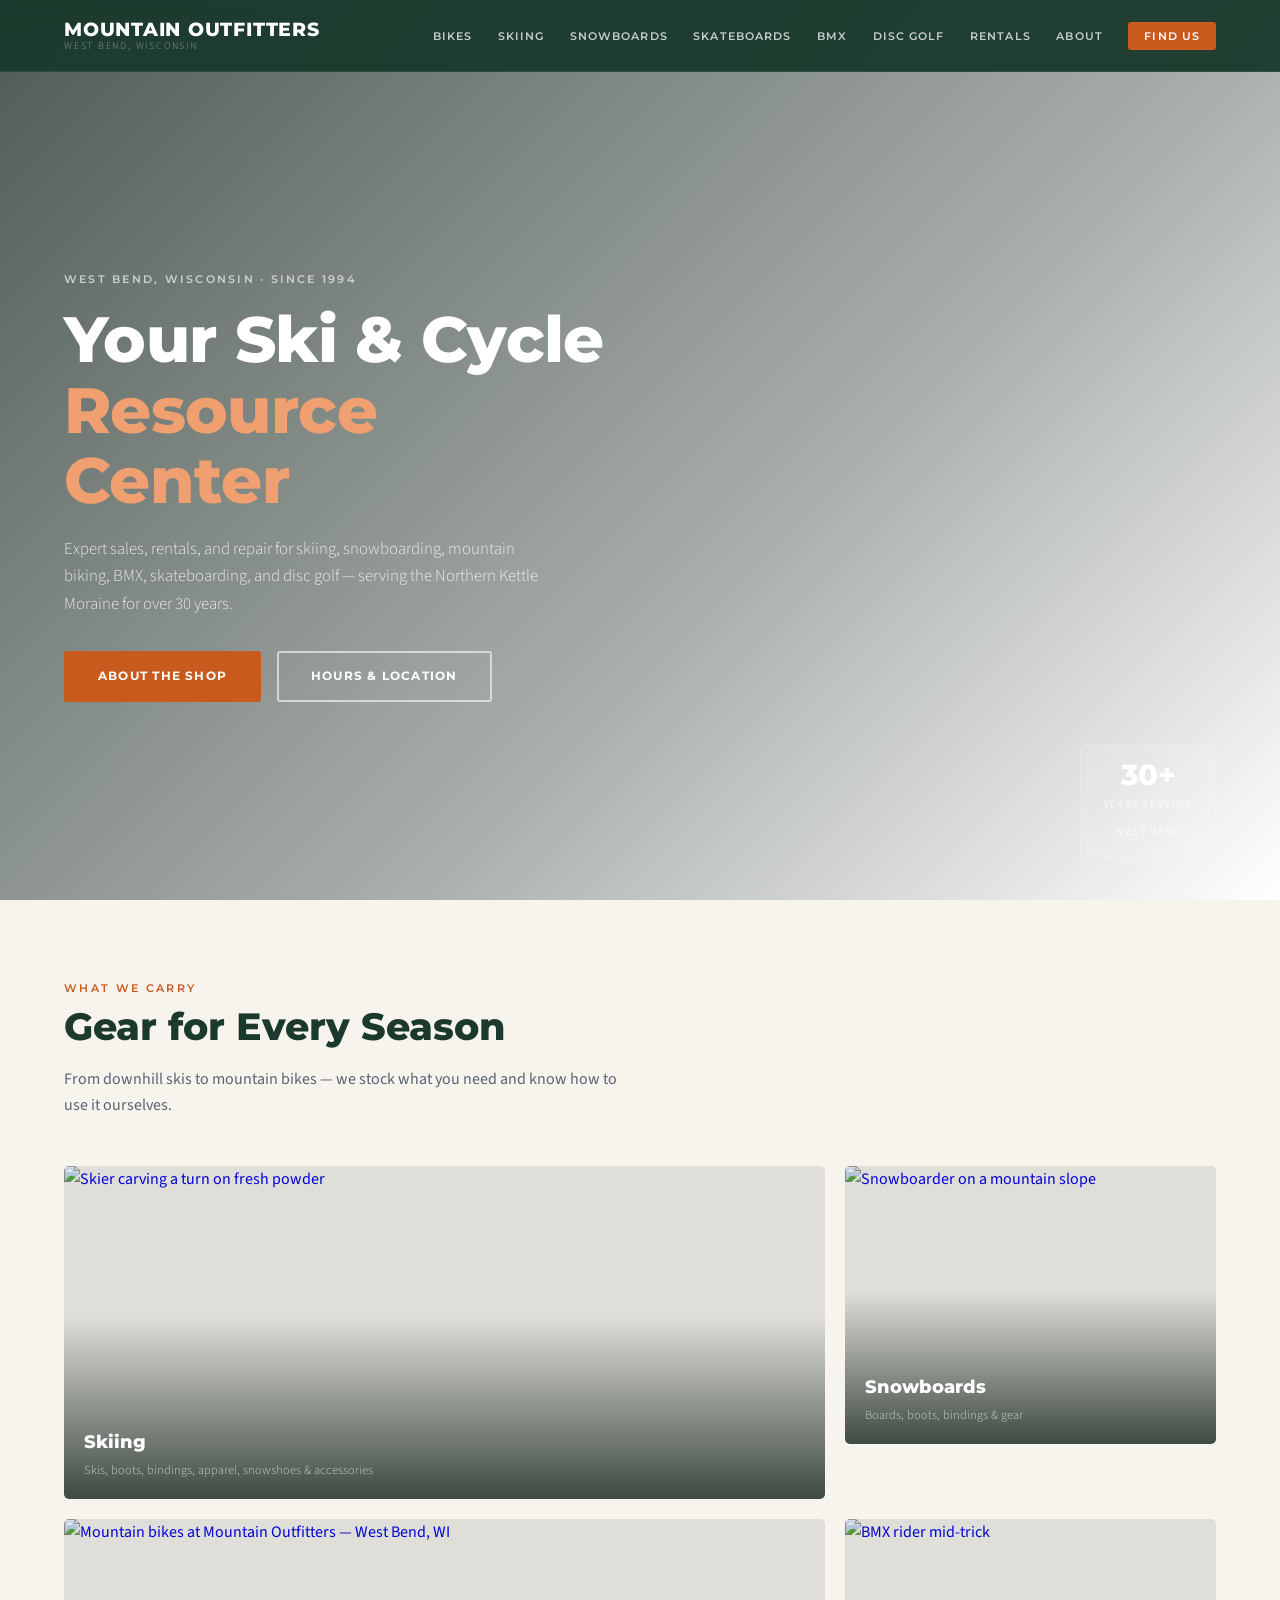
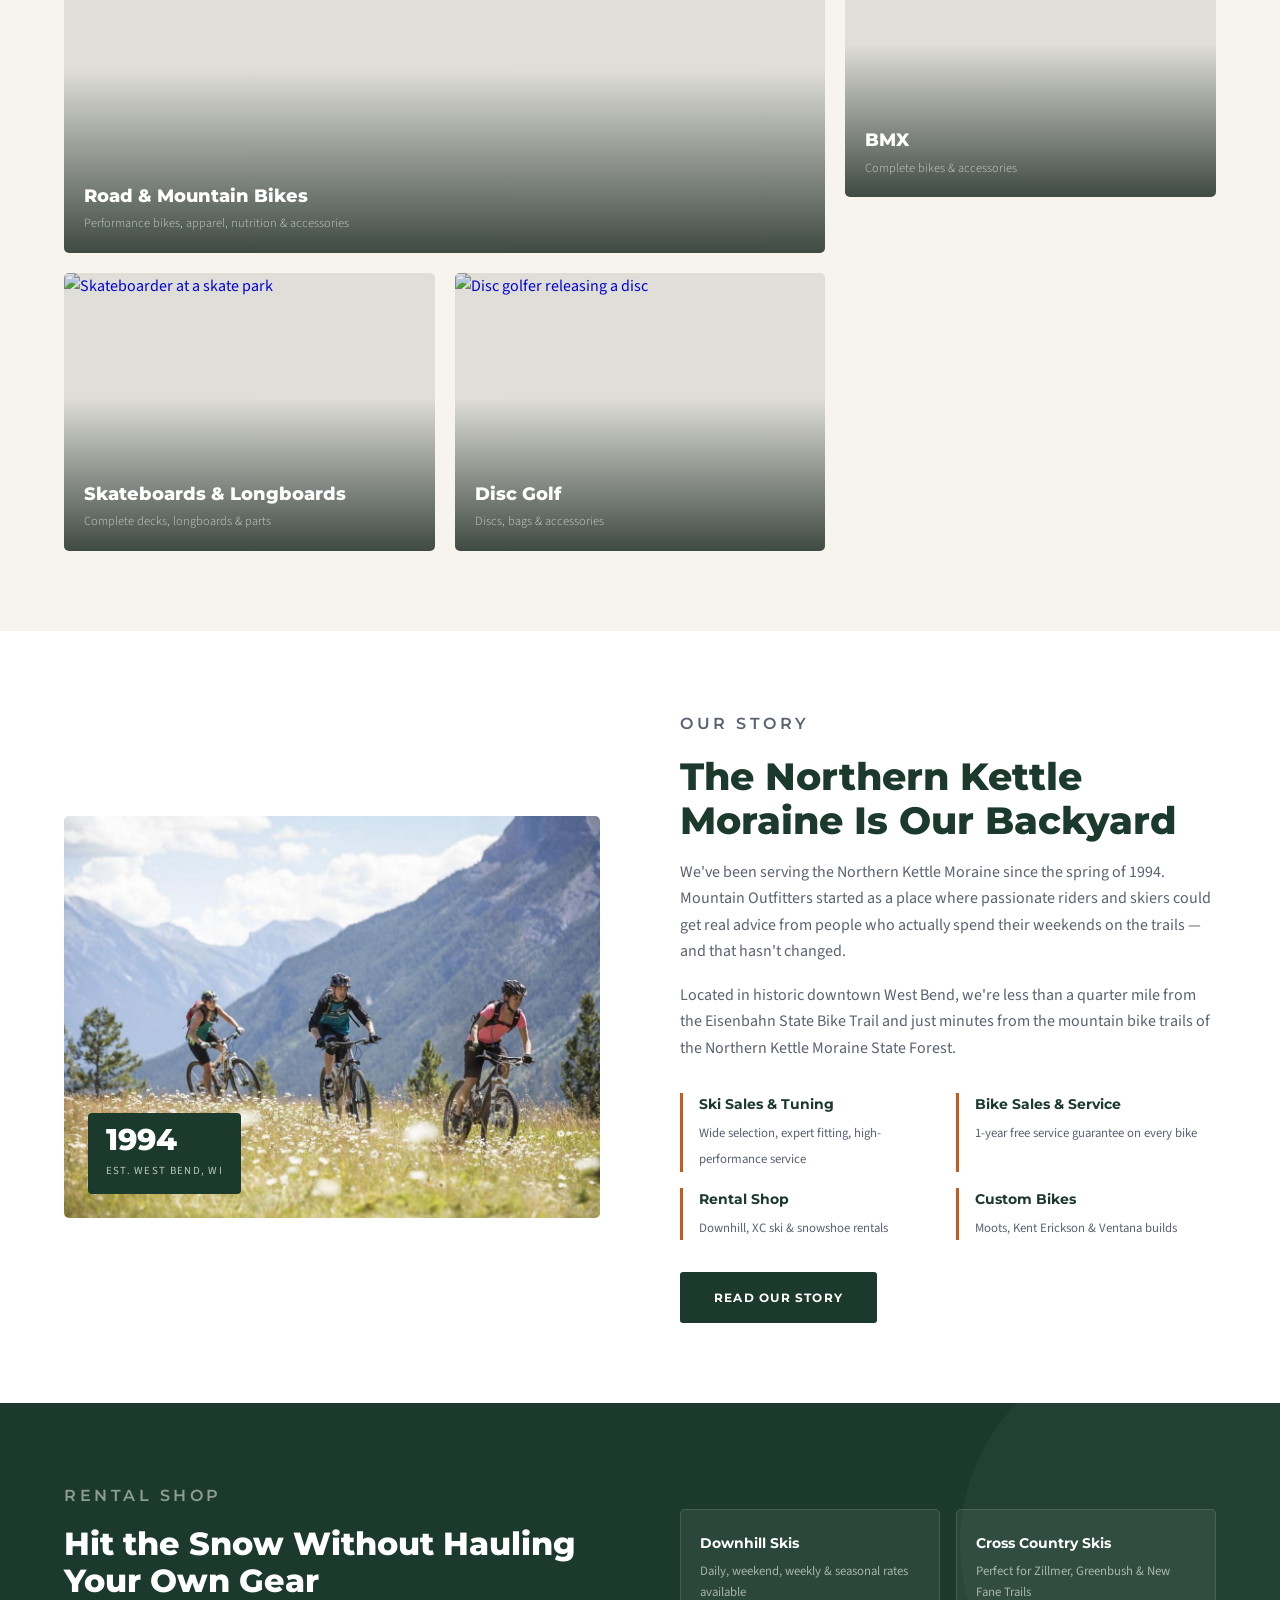
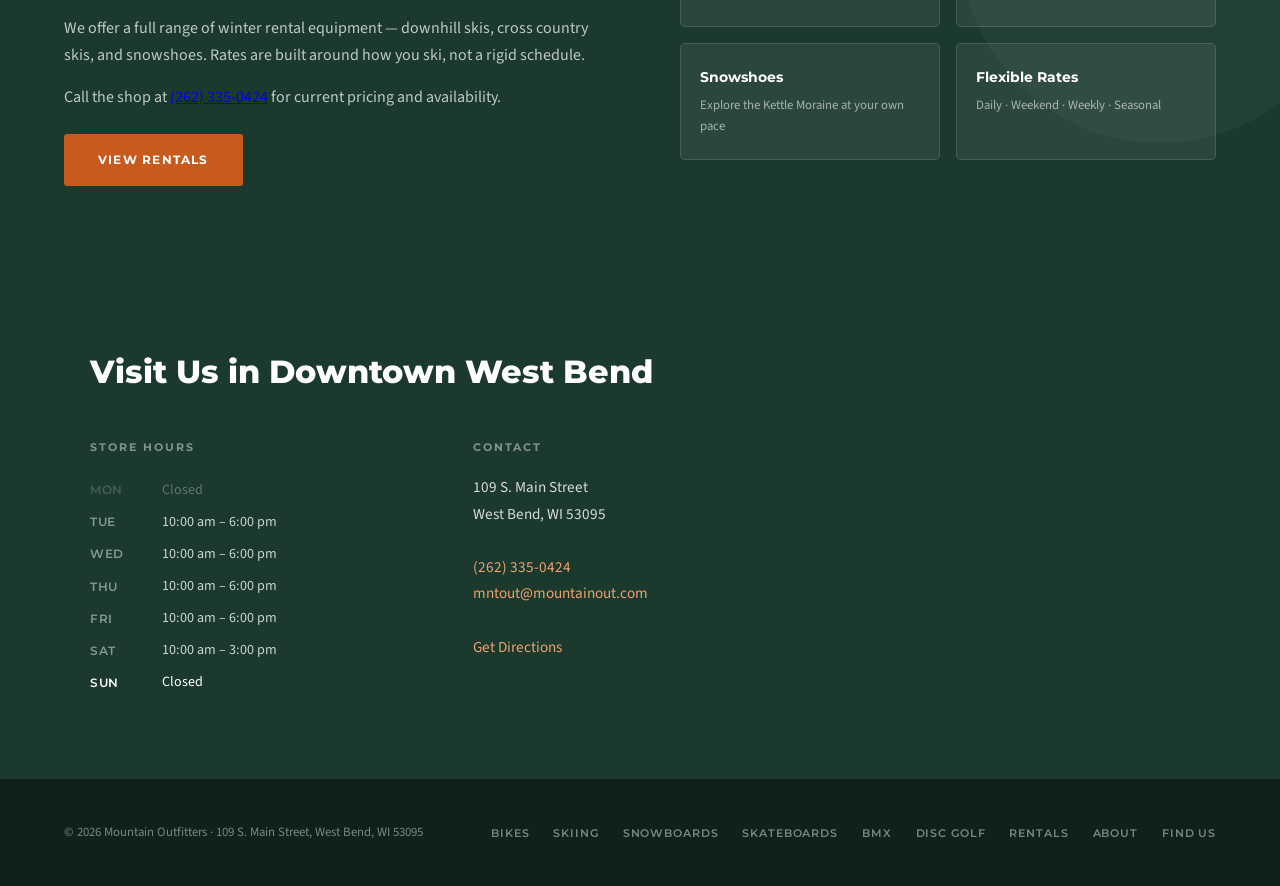
==== commit 0515a255: "Use MTN Bikes store photo on bikes page and homepage card" ====
--- a/index.html
+++ b/index.html
@@ -114,7 +114,7 @@
     </a>
 
     <a href="bikes.html" class="cat-card cat-card-wide">
-      <img src="https://images.unsplash.com/photo-1558618666-fcd25c85cd64?w=1200&q=80&fit=crop&crop=center" alt="Mountain biker riding a forest trail" loading="lazy" />
+      <img src="images/MTN Bikes.jpg" alt="Mountain bikes at Mountain Outfitters — West Bend, WI" loading="lazy" />
       <div class="cat-card-overlay"></div>
       <div class="cat-card-label">
         <h3>Road &amp; Mountain Bikes</h3>
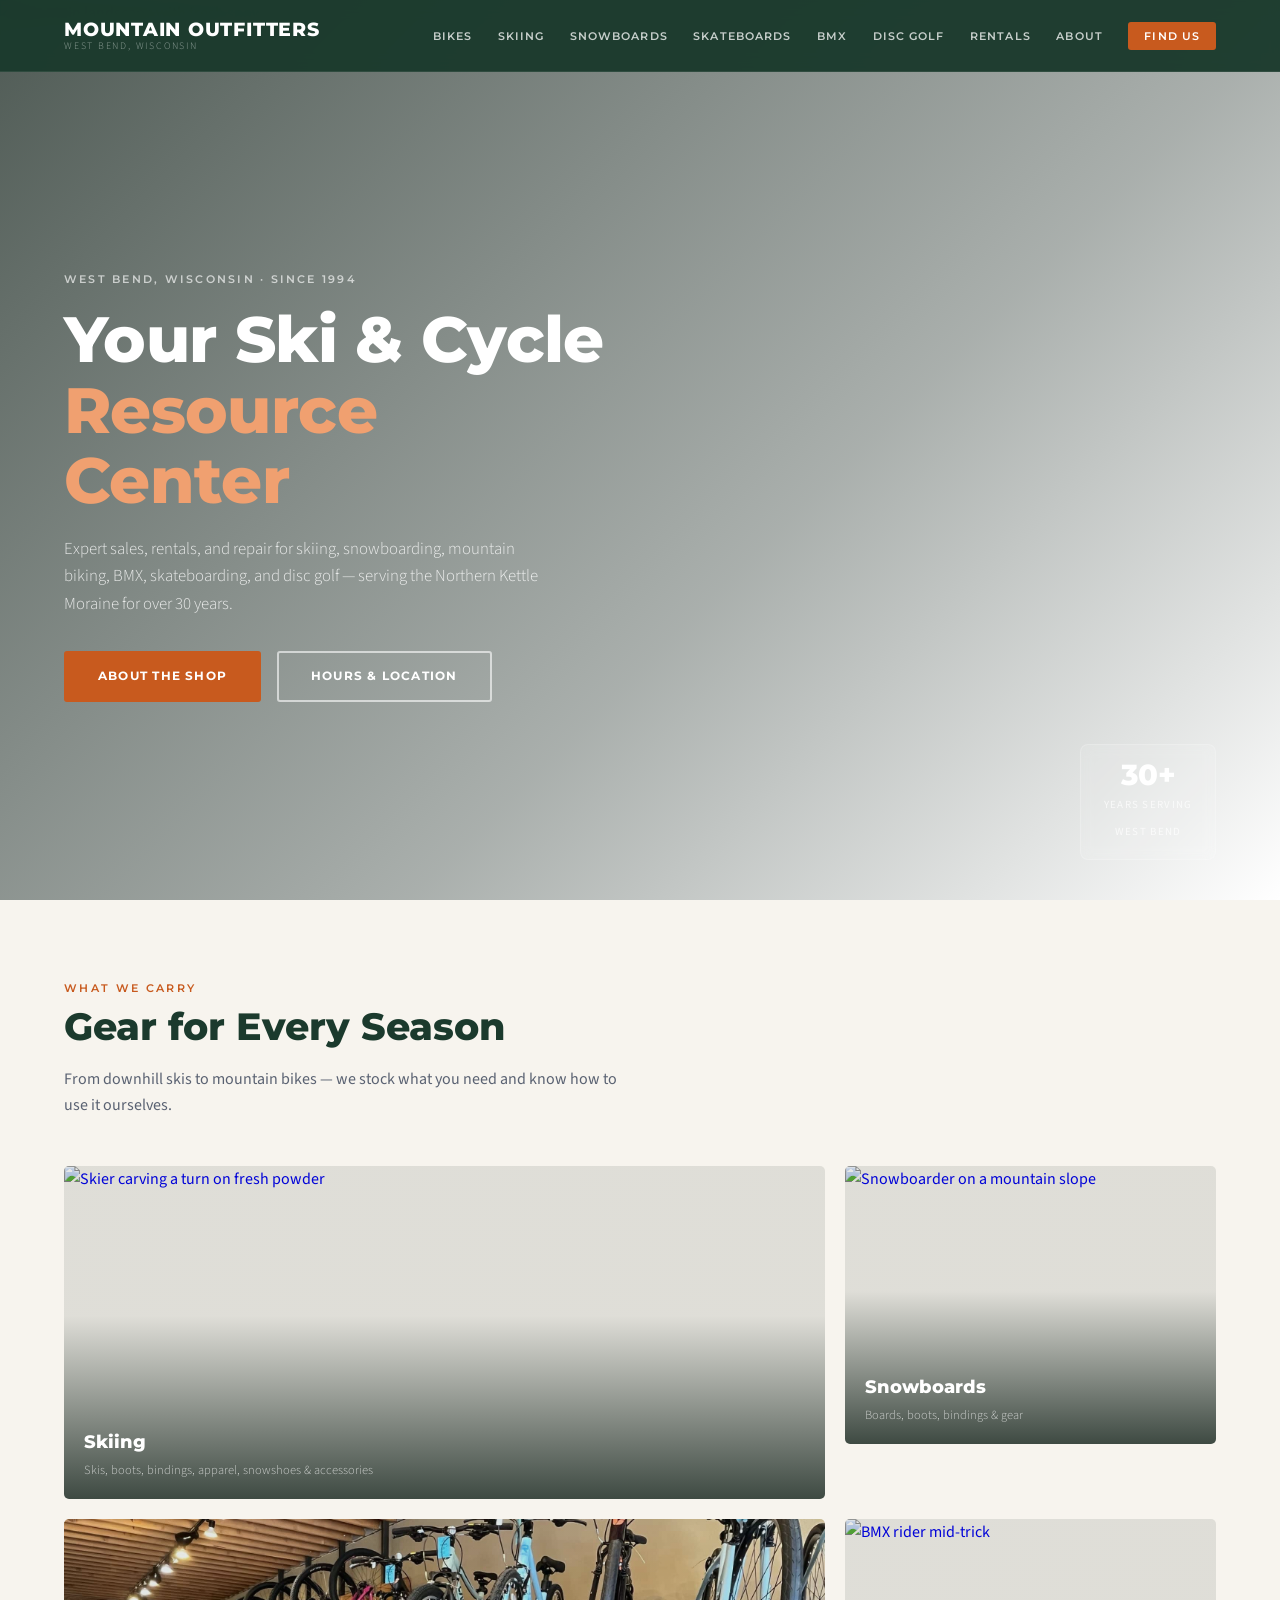
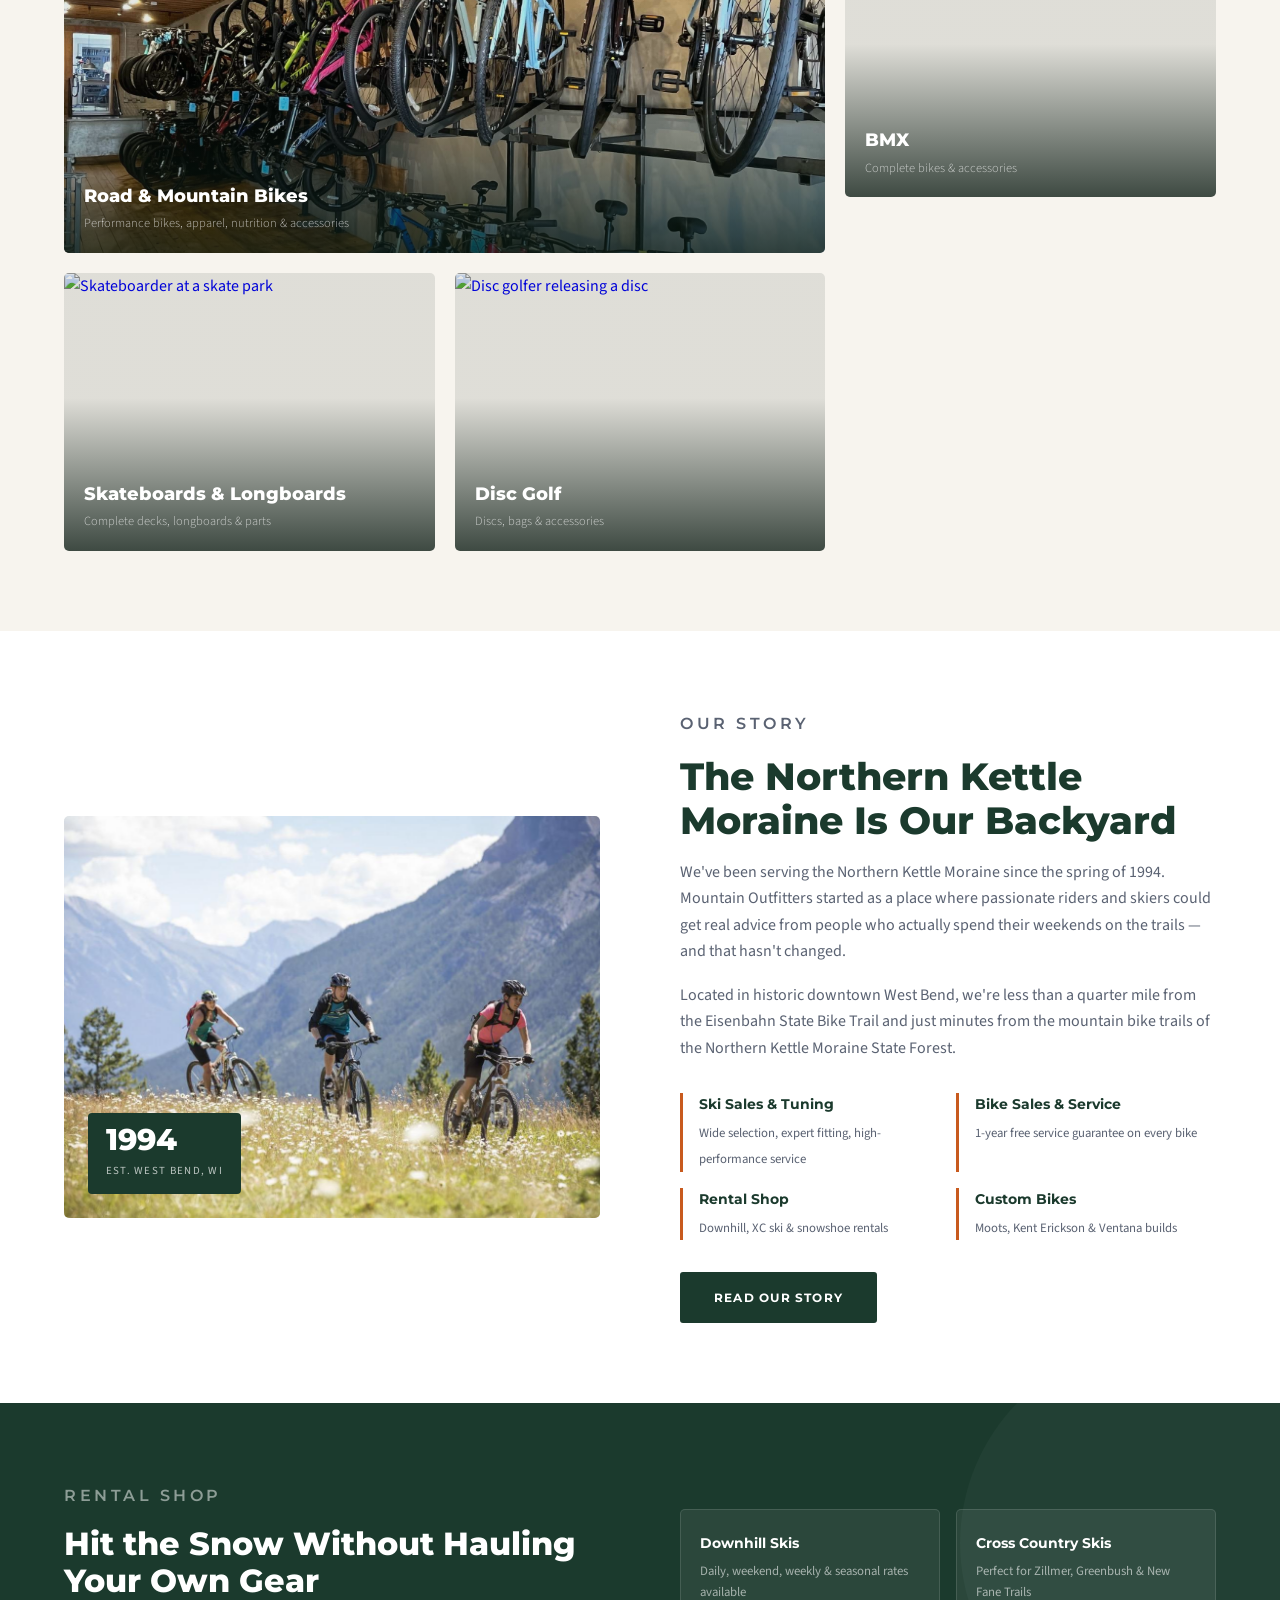
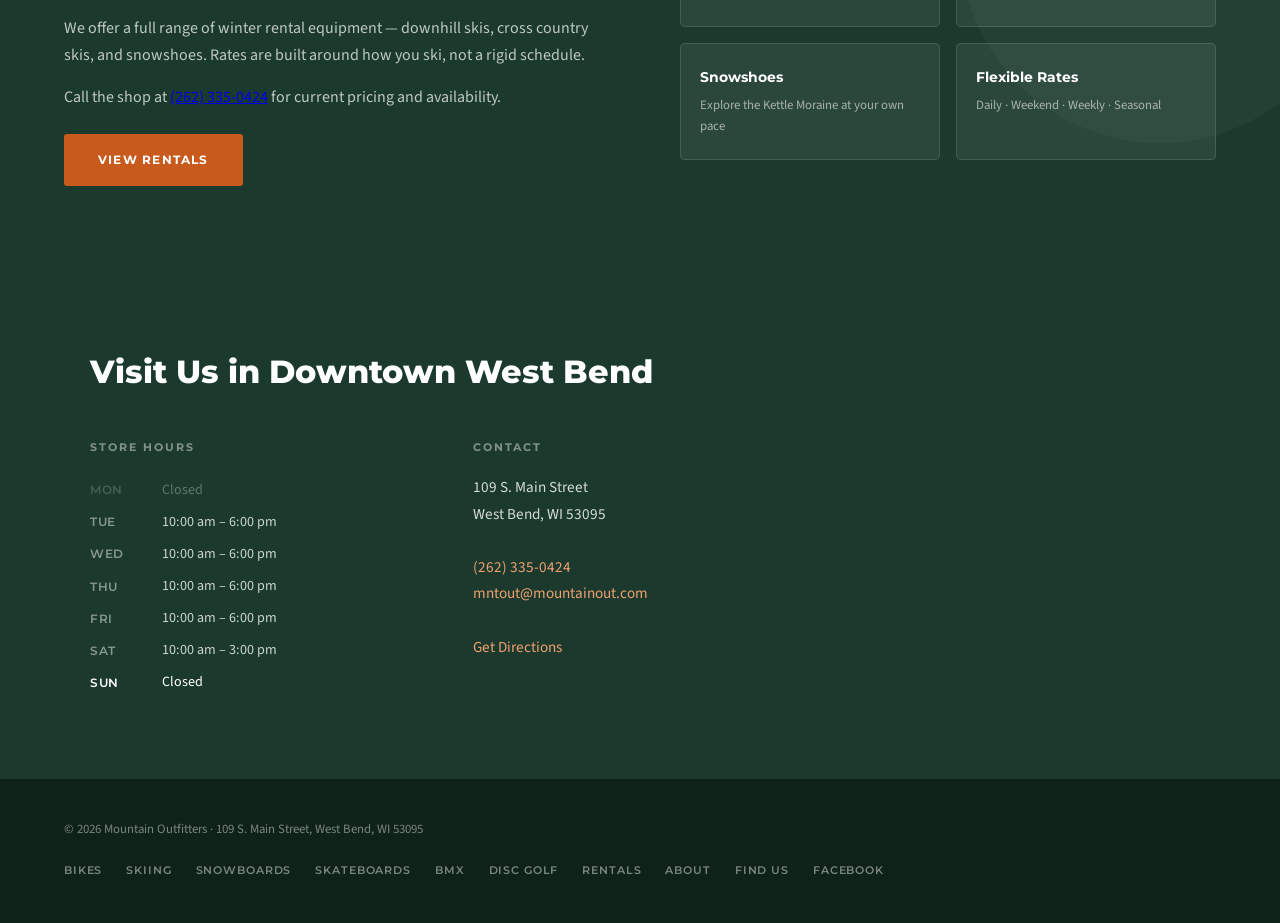
==== commit bfed81c5: "Add brand logo sections to all category pages from old site images - Pulled all brand logo images fr" ====
--- a/index.html
+++ b/index.html
@@ -261,6 +261,7 @@
     <li><a href="rentals.html">Rentals</a></li>
     <li><a href="about.html">About</a></li>
     <li><a href="find-us.html">Find Us</a></li>
+    <li><a href="https://www.facebook.com/MountainOut/" target="_blank" rel="noopener">Facebook</a></li>
   </ul>
 </footer>
 
--- a/style.css
+++ b/style.css
@@ -678,3 +678,32 @@
   .about-highlights { grid-template-columns: 1fr; }
   .page-header { height: 280px; }
 }
+
+/* ── BRAND LOGOS ── */
+.brands-list {
+  list-style: none;
+  display: flex;
+  flex-wrap: wrap;
+  gap: 1.5rem;
+  align-items: center;
+}
+.brands-list li {
+  background: var(--white);
+  border: 1px solid var(--border);
+  border-radius: 4px;
+  padding: 0.75rem 1.25rem;
+  display: flex;
+  align-items: center;
+  justify-content: center;
+  min-width: 80px;
+}
+.brands-list li img {
+  max-height: 48px;
+  max-width: 120px;
+  width: auto;
+  height: auto;
+  object-fit: contain;
+  filter: grayscale(20%);
+  transition: filter 0.2s;
+}
+.brands-list li:hover img { filter: grayscale(0%); }
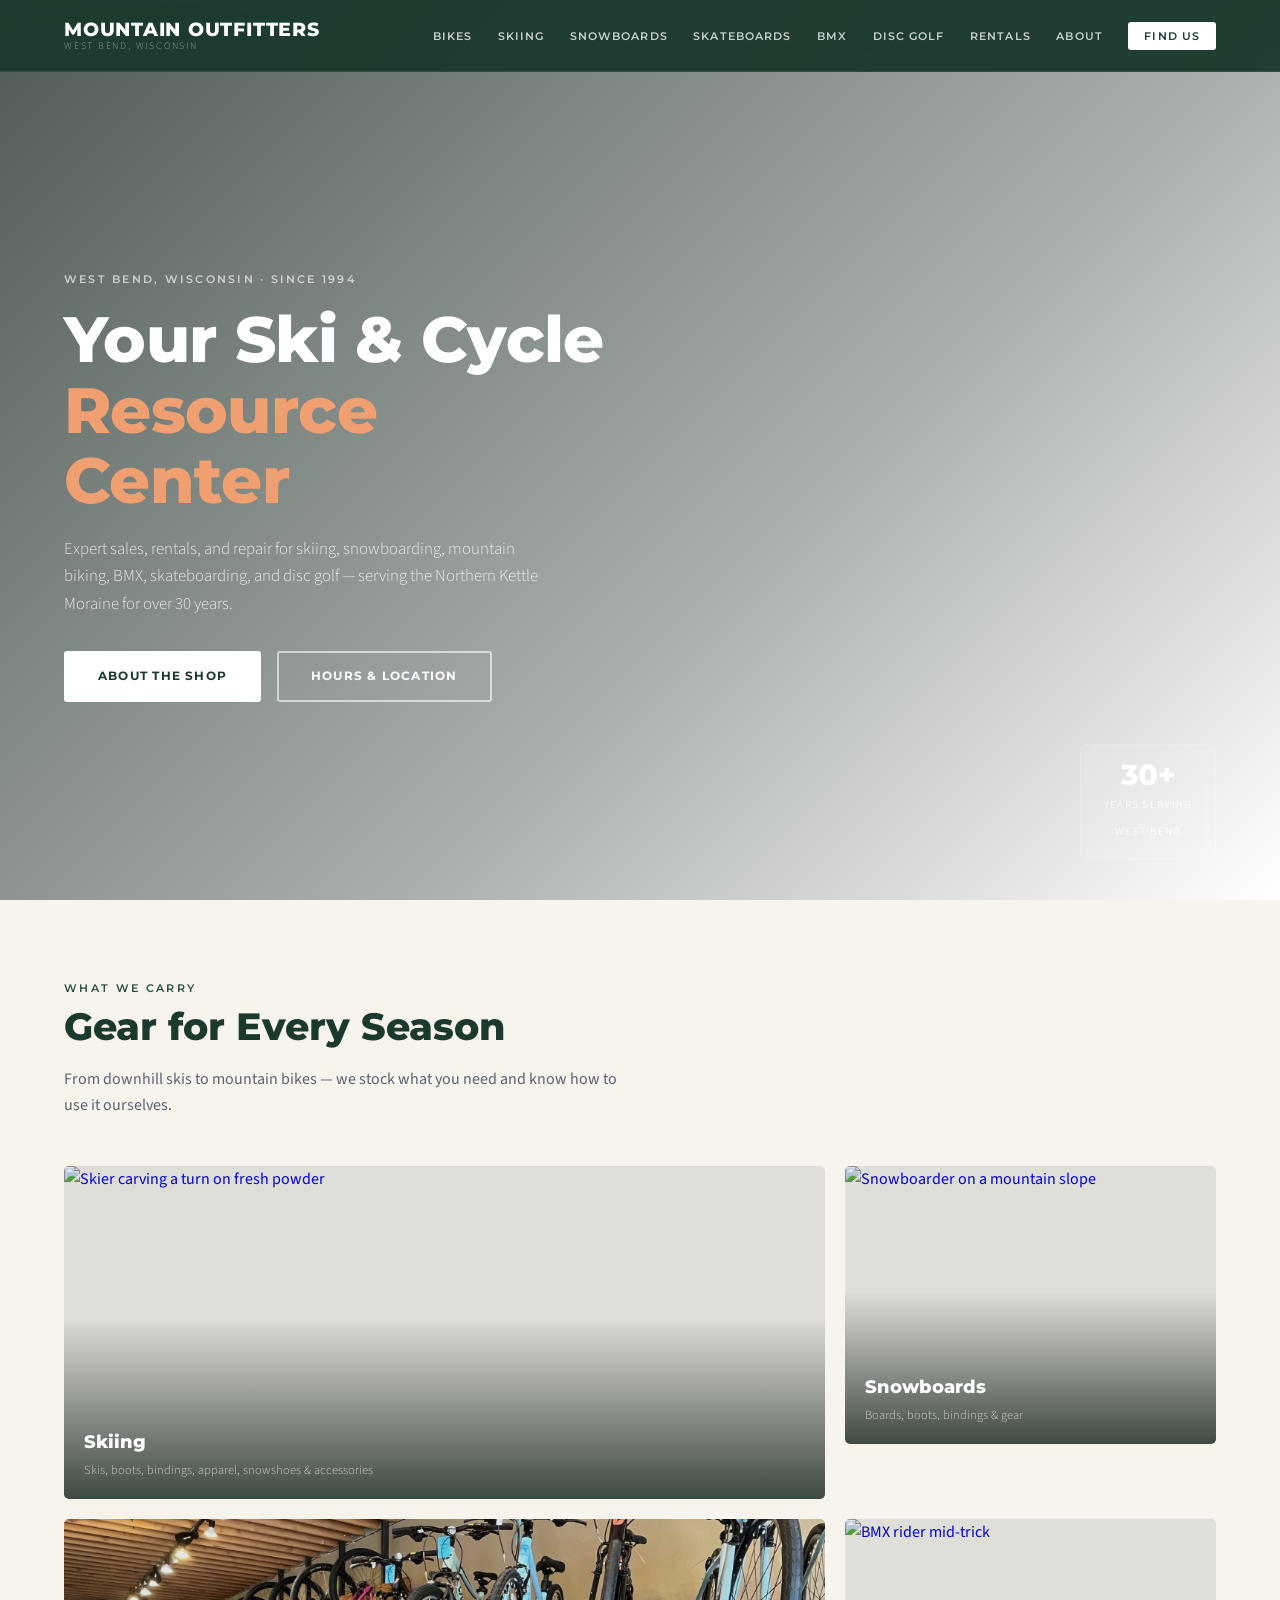
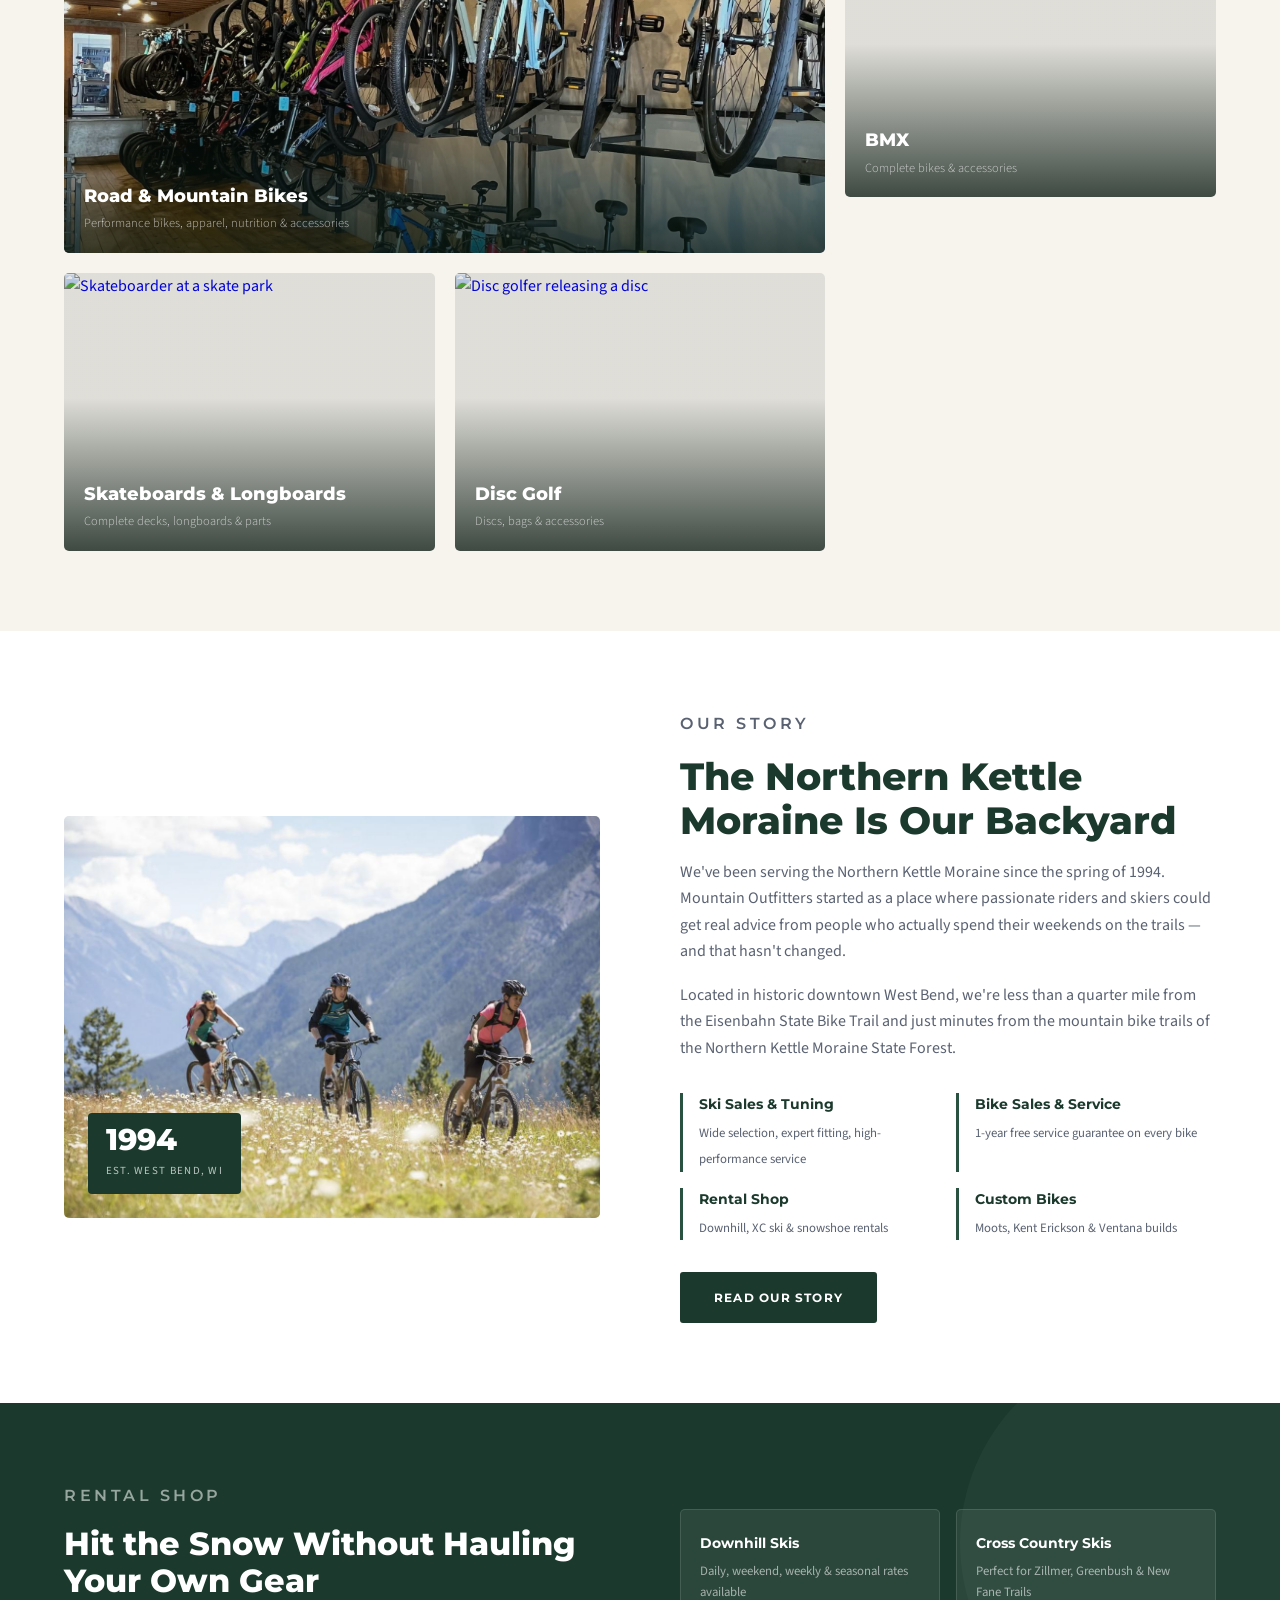
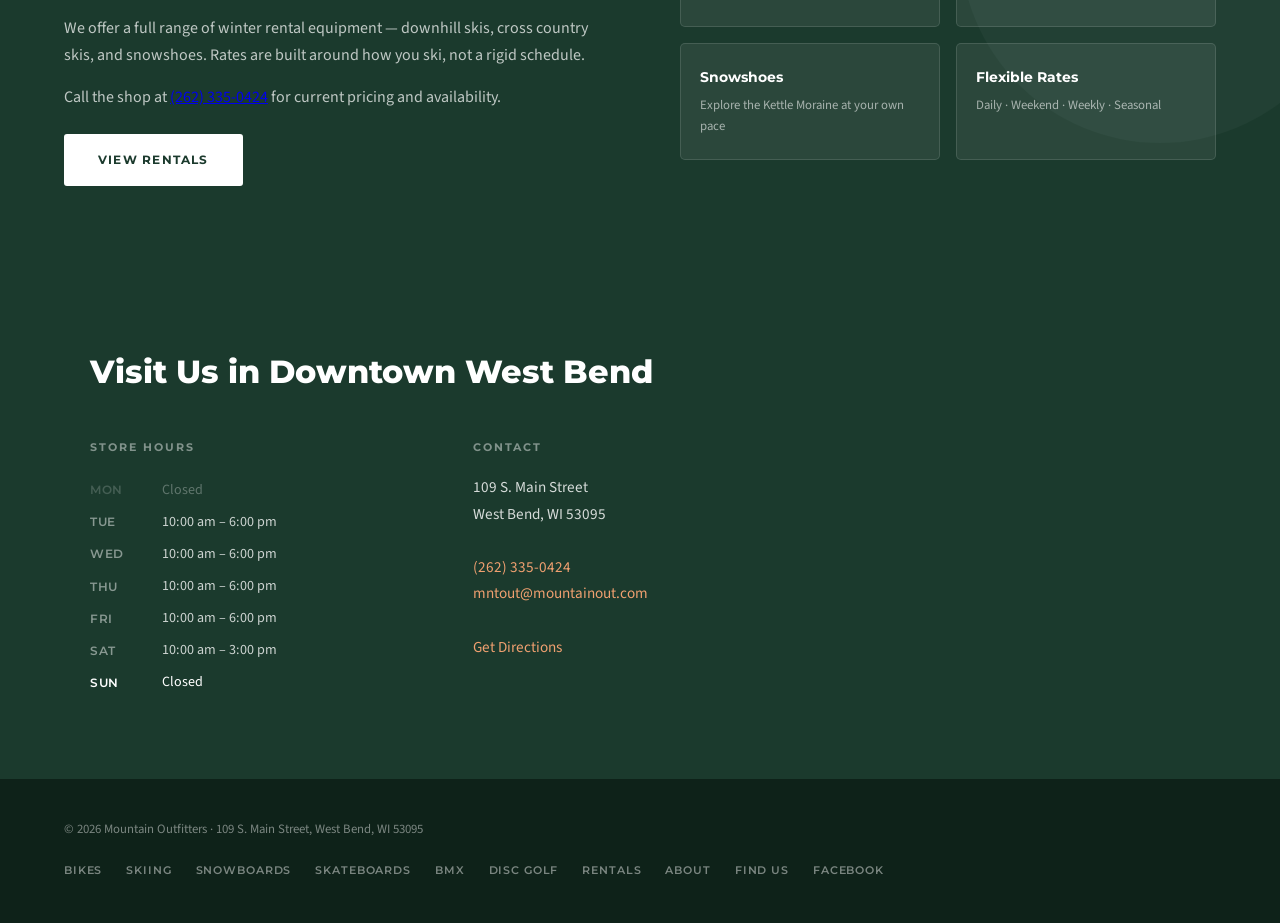
==== commit f6860002: "Remove all orange — replace with white/green palette" ====
--- a/index.html
+++ b/index.html
@@ -192,7 +192,7 @@
 <section class="rentals-band">
   <div class="rentals-inner">
     <div>
-      <p class="section-label" style="color:rgba(255,255,255,0.5)">Rental Shop</p>
+      <p class="section-label" style="color:rgba(255,255,255,0.55)">Rental Shop</p>
       <h2>Hit the Snow Without Hauling Your Own Gear</h2>
       <p>We offer a full range of winter rental equipment — downhill skis, cross country skis, and snowshoes. Rates are built around how you ski, not a rigid schedule.</p>
       <p>Call the shop at <a href="tel:+12623350424">(262) 335-0424</a> for current pricing and availability.</p>
--- a/style.css
+++ b/style.css
@@ -3,8 +3,8 @@
 :root {
   --green:      #1B3A2D;
   --green-mid:  #2A5240;
-  --amber:      #C85A1E;
-  --amber-light:#E07040;
+  --amber:      #FFFFFF;
+  --amber-light:#E8E4DC;
   --cream:      #F7F4EE;
   --white:      #FFFFFF;
   --text:       #1A1A1A;
@@ -82,10 +82,10 @@
 }
 .nav-links a:hover,
 .nav-links a.active { color: #fff; }
-.nav-links a.active { border-bottom: 2px solid var(--amber); padding-bottom: 1px; }
+.nav-links a.active { border-bottom: 2px solid rgba(255,255,255,0.7); padding-bottom: 1px; }
 .nav-links .nav-cta a {
-  background: var(--amber);
-  color: #fff;
+  background: #fff;
+  color: var(--green);
   padding: 0.45rem 1rem;
   border-radius: 3px;
   border-bottom: none !important;
@@ -278,8 +278,8 @@
   cursor: pointer;
   border: 2px solid transparent;
 }
-.btn-primary { background: var(--amber); color: #fff; border-color: var(--amber); }
-.btn-primary:hover { background: var(--amber-light); border-color: var(--amber-light); }
+.btn-primary { background: #fff; color: var(--green); border-color: #fff; }
+.btn-primary:hover { background: var(--amber-light); border-color: var(--amber-light); color: var(--green); }
 .btn-outline { background: transparent; color: #fff; border-color: rgba(255,255,255,0.6); }
 .btn-outline:hover { border-color: #fff; background: rgba(255,255,255,0.1); }
 .btn-green { background: var(--green); color: #fff; border-color: var(--green); }
@@ -293,7 +293,7 @@
   font-size: 0.66rem;
   letter-spacing: 0.22em;
   text-transform: uppercase;
-  color: var(--amber);
+  color: var(--green-mid);
   margin-bottom: 0.5rem;
 }
 h2.section-title {
@@ -400,7 +400,7 @@
   margin-top: 2rem;
 }
 .highlight {
-  border-left: 3px solid var(--amber);
+  border-left: 3px solid var(--green-mid);
   padding-left: 1rem;
 }
 .highlight strong {
